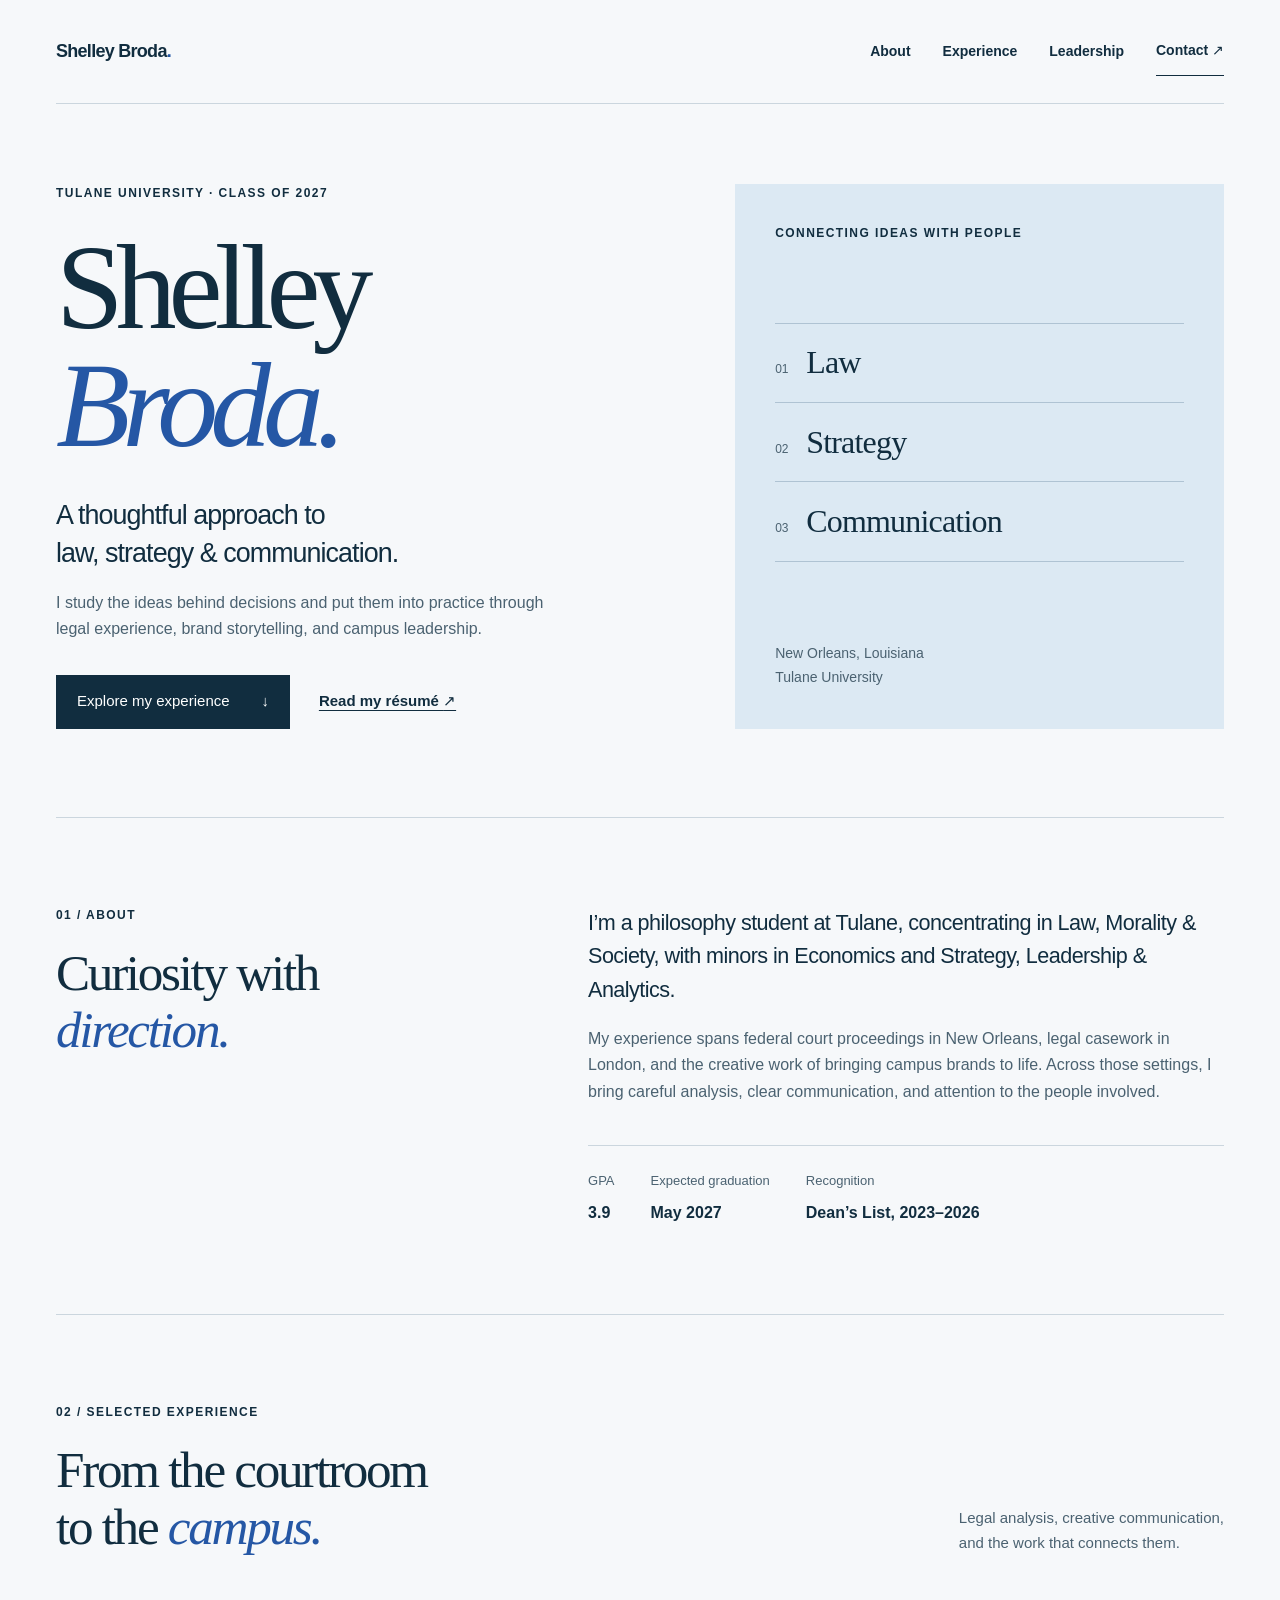
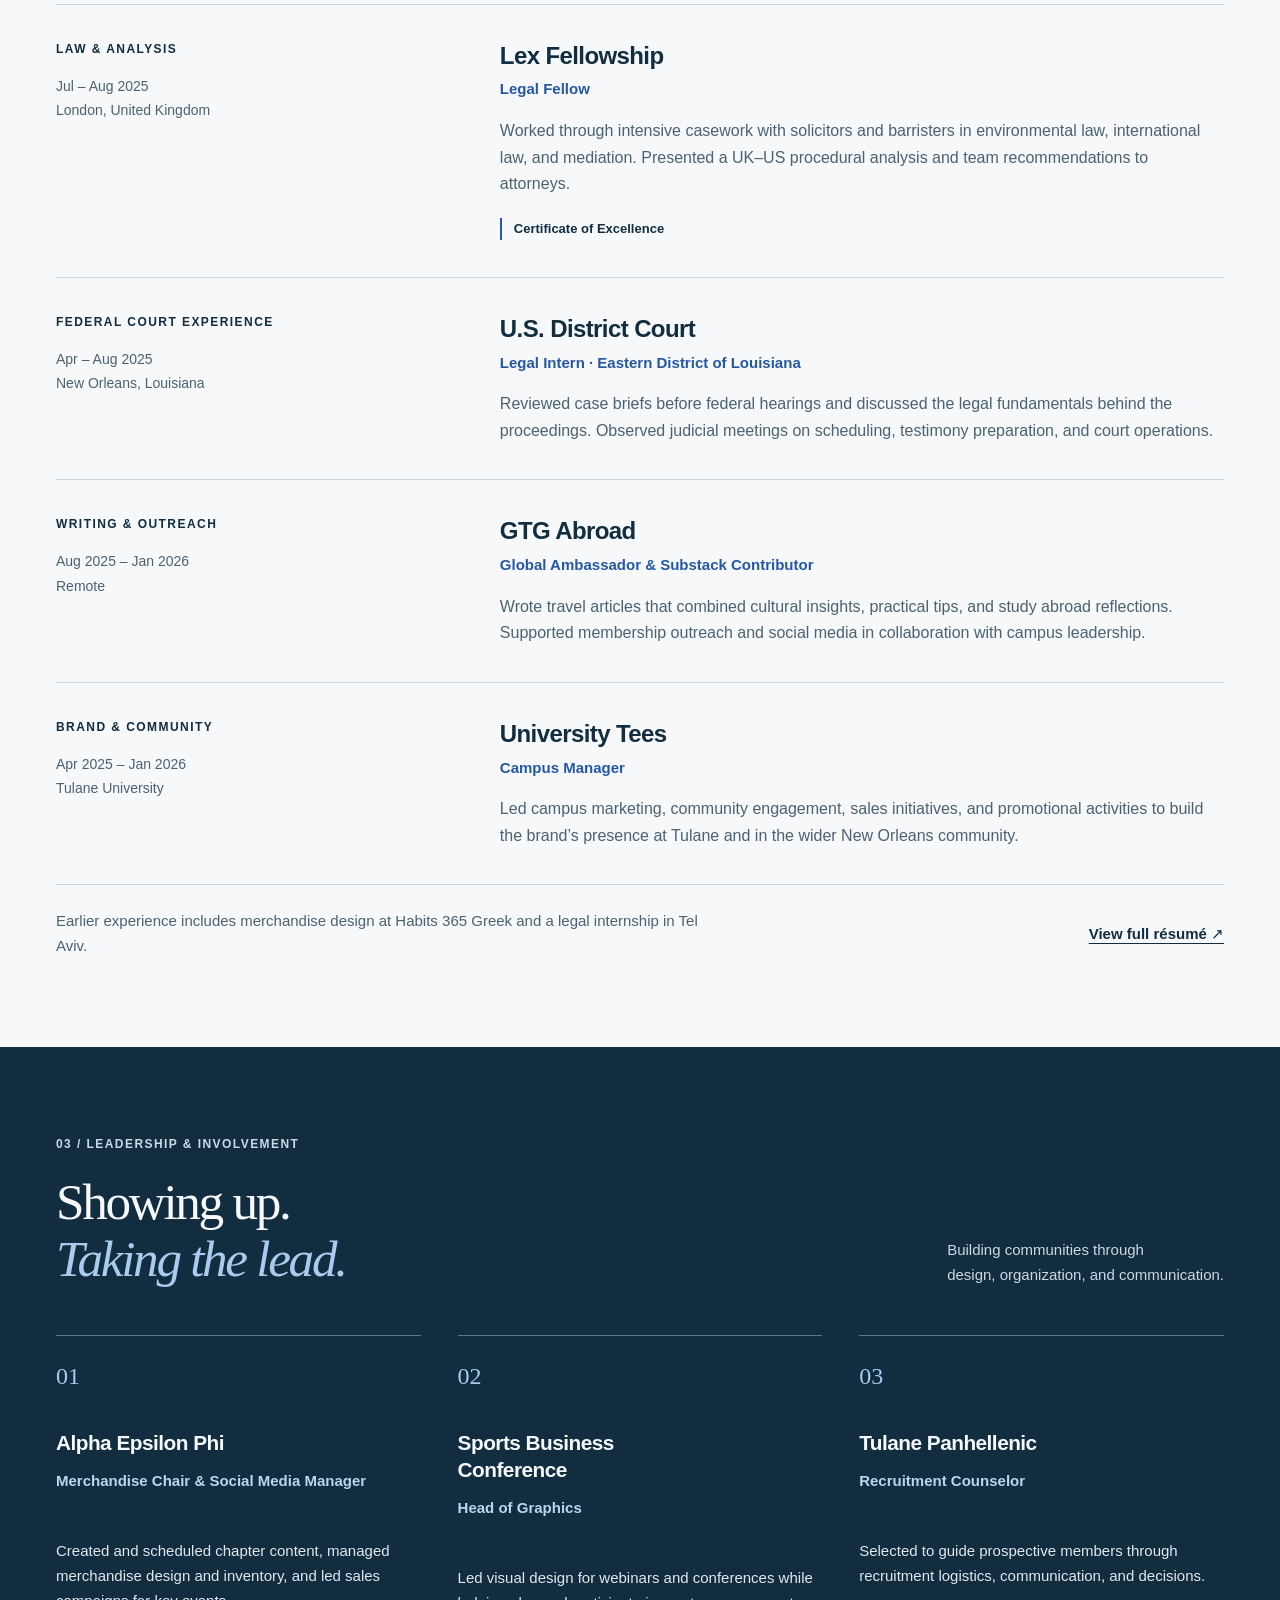
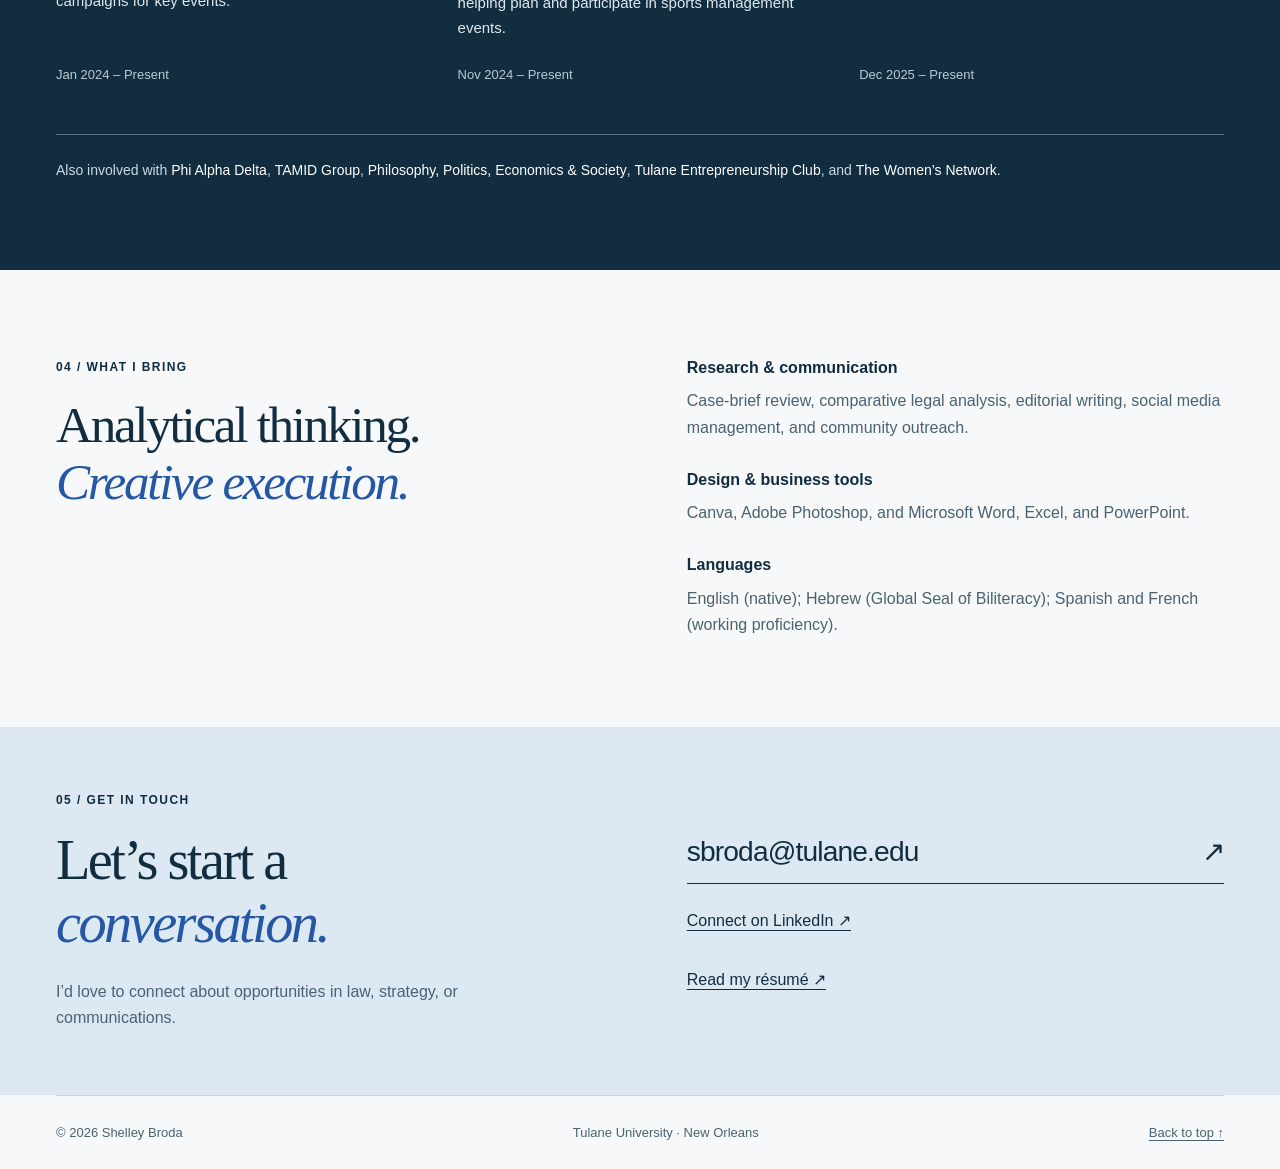
==== index.html @ 045e20fd "Build responsive portfolio and full resume from verified experience" ====
<!doctype html>
<html lang="en">
<head>
  <meta charset="utf-8">
  <meta name="viewport" content="width=device-width, initial-scale=1">
  <meta name="description" content="Shelley Broda is a Tulane University philosophy student with experience in law, brand communications, and campus leadership. Explore her experience and get in touch.">
  <meta name="theme-color" content="#112d3f">
  <meta property="og:title" content="Shelley Broda | Law, Strategy & Communication">
  <meta property="og:description" content="A thoughtful approach to law, strategy, and communication. Explore my experience at Tulane and beyond.">
  <meta property="og:type" content="website">
  <title>Shelley Broda | Law, Strategy & Communication</title>
  <link rel="icon" type="image/svg+xml" href="data:image/svg+xml,%3Csvg xmlns='http://www.w3.org/2000/svg' viewBox='0 0 64 64'%3E%3Crect width='64' height='64' rx='12' fill='%23112d3f'/%3E%3Ctext x='32' y='43' text-anchor='middle' font-family='Georgia,serif' font-size='34' fill='%23ffffff'%3ESB%3C/text%3E%3C/svg%3E">
  <link rel="stylesheet" href="styles.css">
</head>
<body>
  <a class="skip-link" href="#main">Skip to content</a>
  <header class="site-header wrap">
    <a class="wordmark" href="#top" aria-label="Shelley Broda, home">Shelley Broda<span aria-hidden="true">.</span></a>
    <nav aria-label="Main navigation">
      <a href="#about">About</a>
      <a href="#experience">Experience</a>
      <a href="#leadership">Leadership</a>
      <a href="#contact">Contact <span aria-hidden="true">↗</span></a>
    </nav>
  </header>
  <main id="main">
    <section class="hero wrap" id="top" aria-labelledby="hero-title">
      <div class="hero-copy">
        <p class="eyebrow">Tulane University · Class of 2027</p>
        <h1 id="hero-title">Shelley<br><em>Broda.</em></h1>
        <p class="hero-intro">A thoughtful approach to<br>law, strategy &amp; communication.</p>
        <p class="hero-description">I study the ideas behind decisions and put them into practice through legal experience, brand storytelling, and campus leadership.</p>
        <div class="hero-actions"><a class="button" href="#experience">Explore my experience <span aria-hidden="true">↓</span></a><a class="text-link" href="resume.html">Read my résumé <span aria-hidden="true">↗</span></a></div>
      </div>
      <aside class="perspective" aria-label="Areas of experience">
        <span class="eyebrow">Connecting ideas with people</span>
        <ol><li><span>01</span> Law</li><li><span>02</span> Strategy</li><li><span>03</span> Communication</li></ol>
        <p>New Orleans, Louisiana<br>Tulane University</p>
      </aside>
    </section>
    <section class="about section wrap" id="about" aria-labelledby="about-title">
      <div class="section-heading"><p class="eyebrow">01 / About</p><h2 id="about-title">Curiosity with<br><em>direction.</em></h2></div>
      <div class="about-copy"><p class="large-copy">I’m a philosophy student at Tulane, concentrating in Law, Morality &amp; Society, with minors in Economics and Strategy, Leadership &amp; Analytics.</p><p>My experience spans federal court proceedings in New Orleans, legal casework in London, and the creative work of bringing campus brands to life. Across those settings, I bring careful analysis, clear communication, and attention to the people involved.</p><dl class="academic-facts"><div><dt>GPA</dt><dd>3.9</dd></div><div><dt>Expected graduation</dt><dd>May 2027</dd></div><div><dt>Recognition</dt><dd>Dean’s List, 2023–2026</dd></div></dl></div>
    </section>
    <section class="section experience wrap" id="experience" aria-labelledby="experience-title">
      <div class="section-top"><div><p class="eyebrow">02 / Selected experience</p><h2 id="experience-title">From the courtroom<br>to the <em>campus.</em></h2></div><p class="section-note">Legal analysis, creative communication,<br>and the work that connects them.</p></div>
      <article class="experience-row"><div class="experience-meta"><p class="eyebrow">Law &amp; analysis</p><p>Jul – Aug 2025<br>London, United Kingdom</p></div><div><h3>Lex Fellowship</h3><p class="role">Legal Fellow</p><p>Worked through intensive casework with solicitors and barristers in environmental law, international law, and mediation. Presented a UK–US procedural analysis and team recommendations to attorneys.</p><span class="recognition">Certificate of Excellence</span></div></article>
      <article class="experience-row"><div class="experience-meta"><p class="eyebrow">Federal court experience</p><p>Apr – Aug 2025<br>New Orleans, Louisiana</p></div><div><h3>U.S. District Court</h3><p class="role">Legal Intern · Eastern District of Louisiana</p><p>Reviewed case briefs before federal hearings and discussed the legal fundamentals behind the proceedings. Observed judicial meetings on scheduling, testimony preparation, and court operations.</p></div></article>
      <article class="experience-row"><div class="experience-meta"><p class="eyebrow">Writing &amp; outreach</p><p>Aug 2025 – Jan 2026<br>Remote</p></div><div><h3>GTG Abroad</h3><p class="role">Global Ambassador &amp; Substack Contributor</p><p>Wrote travel articles that combined cultural insights, practical tips, and study abroad reflections. Supported membership outreach and social media in collaboration with campus leadership.</p></div></article>
      <article class="experience-row"><div class="experience-meta"><p class="eyebrow">Brand &amp; community</p><p>Apr 2025 – Jan 2026<br>Tulane University</p></div><div><h3>University Tees</h3><p class="role">Campus Manager</p><p>Led campus marketing, community engagement, sales initiatives, and promotional activities to build the brand’s presence at Tulane and in the wider New Orleans community.</p></div></article>
      <div class="experience-bottom"><p>Earlier experience includes merchandise design at Habits 365 Greek and a legal internship in Tel Aviv.</p><a class="text-link" href="resume.html">View full résumé <span aria-hidden="true">↗</span></a></div>
    </section>
    <section class="leadership-band" id="leadership" aria-labelledby="leadership-title"><div class="wrap section">
      <div class="section-top"><div><p class="eyebrow">03 / Leadership &amp; involvement</p><h2 id="leadership-title">Showing up.<br><em>Taking the lead.</em></h2></div><p class="section-note">Building communities through<br>design, organization, and communication.</p></div>
      <div class="leadership-grid">
        <article><p class="card-index">01</p><h3>Alpha Epsilon Phi</h3><p class="role">Merchandise Chair &amp; Social Media Manager</p><p>Created and scheduled chapter content, managed merchandise design and inventory, and led sales campaigns for key events.</p><p class="date">Jan 2024 – Present</p></article>
        <article><p class="card-index">02</p><h3>Sports Business Conference</h3><p class="role">Head of Graphics</p><p>Led visual design for webinars and conferences while helping plan and participate in sports management events.</p><p class="date">Nov 2024 – Present</p></article>
        <article><p class="card-index">03</p><h3>Tulane Panhellenic</h3><p class="role">Recruitment Counselor</p><p>Selected to guide prospective members through recruitment logistics, communication, and decisions.</p><p class="date">Dec 2025 – Present</p></article>
      </div>
      <p class="community-note">Also involved with <strong>Phi Alpha Delta</strong>, <strong>TAMID Group</strong>, <strong>Philosophy, Politics, Economics &amp; Society</strong>, <strong>Tulane Entrepreneurship Club</strong>, and <strong>The Women’s Network</strong>.</p>
    </div></section>
    <section class="section capabilities wrap" aria-labelledby="skills-title"><div class="section-heading"><p class="eyebrow">04 / What I bring</p><h2 id="skills-title">Analytical thinking.<br><em>Creative execution.</em></h2></div><div class="skill-groups"><div><h3>Research &amp; communication</h3><p>Case-brief review, comparative legal analysis, editorial writing, social media management, and community outreach.</p></div><div><h3>Design &amp; business tools</h3><p>Canva, Adobe Photoshop, and Microsoft Word, Excel, and PowerPoint.</p></div><div><h3>Languages</h3><p>English (native); Hebrew (Global Seal of Biliteracy); Spanish and French (working proficiency).</p></div></div></section>
    <section class="contact-band" id="contact" aria-labelledby="contact-title"><div class="wrap contact-inner"><div><p class="eyebrow">05 / Get in touch</p><h2 id="contact-title">Let’s start a<br><em>conversation.</em></h2><p>I’d love to connect about opportunities in law, strategy, or communications.</p></div><div class="contact-links"><a class="email-link" href="mailto:sbroda@tulane.edu">sbroda@tulane.edu <span aria-hidden="true">↗</span></a><a href="https://www.linkedin.com/in/shelley-broda-ba2a9621a/">Connect on LinkedIn <span aria-hidden="true">↗</span></a><a href="resume.html">Read my résumé <span aria-hidden="true">↗</span></a></div></div></section>
  </main>
  <footer class="wrap site-footer"><p>© 2026 Shelley Broda</p><p>Tulane University · New Orleans</p><a href="#top">Back to top ↑</a></footer>
</body>
</html>
---- styles.css ----
/* A static, accessible portfolio. No framework or JavaScript is required. */
:root{color-scheme:light;--paper:#f6f8fa;--ink:#112d3f;--muted:#4b6271;--accent:#2557a5;--line:#cbd6de;--blue:#dce9f3;--serif:Georgia,'Times New Roman',serif;--sans:Inter,-apple-system,BlinkMacSystemFont,'Segoe UI',sans-serif}
*{box-sizing:border-box}
html{scroll-behavior:smooth;scroll-padding-top:2rem}
body{margin:0;background:var(--paper);color:var(--ink);font-family:var(--sans);font-size:1rem;line-height:1.65;-webkit-font-smoothing:antialiased}
::selection{background:#c5dbf3;color:var(--ink)}
a{color:inherit;text-underline-offset:.25em}
a:hover{color:var(--accent)}
a:focus-visible,button:focus-visible{outline:3px solid var(--accent);outline-offset:6px;border-radius:2px}
p,h1,h2,h3,figure{margin:0}
p+p{margin-top:1.25rem}
img{display:block;max-width:100%;height:auto}
.wrap{width:min(100% - 7rem,1240px);margin-inline:auto}
.skip-link{position:fixed;z-index:10;top:1rem;left:1rem;transform:translateY(-200%);padding:.7rem 1rem;background:var(--ink);color:white}
.skip-link:focus{transform:none;color:white}
.site-header{display:flex;justify-content:space-between;align-items:center;gap:2rem;min-height:104px;border-bottom:1px solid var(--line)}
.wordmark{font-size:1.125rem;letter-spacing:-.04em;font-weight:650;text-decoration:none}
.wordmark span{color:var(--accent)}
nav{display:flex;align-items:center;gap:2rem;flex-wrap:wrap}
nav a{font-size:.875rem;font-weight:550;text-decoration:none;padding:.75rem 0}
nav a:last-child{border-bottom:1px solid currentColor}
.hero{display:grid;grid-template-columns:1.1fr .9fr;gap:7%;align-items:center;padding-block:5rem 5.5rem}
.eyebrow{font-size:.75rem;font-weight:650;letter-spacing:.12em;text-transform:uppercase;line-height:1.5}
.hero h1{font-family:var(--serif);font-size:clamp(5rem,9.5vw,9rem);font-weight:400;letter-spacing:-.065em;line-height:.97;margin:1.7rem 0 2rem}
em{font-weight:400}
.hero h1 em{color:var(--accent)}
.hero-intro{font-size:clamp(1.35rem,2.1vw,1.85rem);line-height:1.4;letter-spacing:-.035em}
.hero-description{color:var(--muted);max-width:32rem;margin-top:1.1rem}
.hero-actions{display:flex;gap:1.8rem;align-items:center;flex-wrap:wrap;margin-top:2rem}
.button{display:inline-flex;gap:2rem;justify-content:space-between;align-items:center;background:var(--ink);color:#fff;text-decoration:none;padding:.85rem 1.25rem;min-height:48px;font-size:.9375rem;border:1px solid var(--ink)}
.button:hover{color:white;background:var(--accent);border-color:var(--accent)}
.text-link{font-size:.9375rem;font-weight:550;padding:.6rem 0}
.perspective{background:var(--blue);padding:2.5rem;align-self:stretch;display:flex;flex-direction:column;justify-content:space-between;min-height:30rem}
.perspective ol{list-style:none;padding:0;margin:3rem 0;font-family:var(--serif);font-size:clamp(1.5rem,2.5vw,2.2rem);letter-spacing:-.025em}
.perspective li{border-top:1px solid #afc3d3;padding:.8rem 0;display:flex;align-items:baseline;gap:1.1rem}
.perspective li:last-child{border-bottom:1px solid #afc3d3}
.perspective li span{font-family:var(--sans);font-size:.75rem;letter-spacing:0;color:var(--muted)}
.perspective p{font-size:.875rem;color:var(--muted)}
.section{padding-block:5.5rem;border-top:1px solid var(--line)}
.about{display:grid;grid-template-columns:1fr 1.45fr;gap:8%}
.section-heading h2,h2{font-family:var(--serif);font-size:clamp(2.5rem,4vw,3.9rem);font-weight:400;letter-spacing:-.045em;line-height:1.12;margin-top:1.25rem}
h2 em{color:var(--accent)}
.about-copy{color:var(--muted)}
.large-copy{font-size:1.35rem;line-height:1.55;letter-spacing:-.025em;color:var(--ink)}
.academic-facts{display:flex;gap:2.25rem;flex-wrap:wrap;border-top:1px solid var(--line);margin:2.5rem 0 0;padding-top:1.5rem}
dt{font-size:.8125rem;color:var(--muted)}
dd{margin:.5rem 0 0;font-size:1rem;font-weight:600;color:var(--ink)}
.site-footer{padding-block:1.6rem;border-top:1px solid var(--line);display:flex;justify-content:space-between;gap:1rem;flex-wrap:wrap;font-size:.8125rem;color:var(--muted)}
.site-footer p+p{margin:0}
.section-top{display:flex;justify-content:space-between;align-items:flex-end;gap:2rem;margin-bottom:3rem}
.section-note{color:var(--muted);font-size:.9375rem}
.experience-row{display:grid;grid-template-columns:1fr 2fr;gap:7%;padding-block:2.2rem;border-top:1px solid var(--line)}
.experience-meta>p+p{font-size:.875rem;color:var(--muted);margin-top:1rem;line-height:1.75}
h3{font-size:1.5rem;line-height:1.3;letter-spacing:-.025em;font-weight:600}
.role{font-size:.9375rem;font-weight:550;margin-top:.4rem;color:var(--accent)}
.experience-row .role+p{color:var(--muted);max-width:45rem;margin-top:1rem}
.recognition{display:inline-block;font-size:.8125rem;font-weight:600;border-left:2px solid var(--accent);padding-left:.75rem;margin-top:1.3rem}
.experience-bottom{display:flex;gap:2rem;align-items:center;justify-content:space-between;border-top:1px solid var(--line);padding-top:1.5rem}
.experience-bottom p{color:var(--muted);font-size:.9375rem;max-width:42rem}
.experience-bottom a{flex-shrink:0}
.leadership-band{background:var(--ink);color:#f6f8fa}
.leadership-band .section{border:0}
.leadership-band h2 em{color:#a9cbee}
.leadership-band .section-note,.leadership-band .eyebrow{color:#cad9e5}
.leadership-grid{display:grid;grid-template-columns:repeat(3,1fr);gap:2.3rem}
.leadership-grid article{display:flex;flex-direction:column;align-items:flex-start;border-top:1px solid #5d7484;padding-top:1.3rem}
.card-index{color:#a9cbee;font-family:var(--serif);font-size:1.5rem;margin-bottom:2rem}
.leadership-grid h3{font-size:1.3rem;max-width:15rem}
.leadership-grid .role{color:#bbd5ef;min-height:3.4rem;margin-top:.8rem}
.leadership-grid .role+p{color:#e0e8ee;font-size:.9375rem;margin-top:1rem}
.leadership-grid .date{font-size:.8125rem;color:#bbcad5;margin-top:auto;padding-top:1.5rem}
.community-note{border-top:1px solid #5d7484;margin-top:3rem;padding-top:1.5rem;color:#cad9e5;font-size:.875rem;max-width:100%}
.community-note strong{font-weight:500;color:#fff}
.capabilities{display:grid;grid-template-columns:1fr 1fr;gap:8%;border-top:0}
.skill-groups{display:grid;gap:1.8rem}
.skill-groups h3{font-size:1rem;letter-spacing:0}
.skill-groups p{color:var(--muted);margin-top:.6rem}
.contact-band{background:var(--blue)}
.contact-inner{display:grid;grid-template-columns:1fr 1fr;align-items:center;gap:8%;padding-block:4rem}
.contact-inner h2{font-size:clamp(2.8rem,4.4vw,4.1rem)}
.contact-inner h2+p{color:var(--muted);max-width:27rem;margin-top:1.5rem}
.contact-links{display:flex;align-items:flex-start;flex-direction:column;gap:1rem;min-width:0}
.contact-links a{padding-block:.5rem}
.email-link{display:flex;justify-content:space-between;gap:1rem;width:100%;font-size:clamp(1.1rem,2.2vw,1.8rem);letter-spacing:-.03em;text-decoration:none;border-bottom:1px solid var(--ink);overflow-wrap:anywhere}
.portrait{width:100%;aspect-ratio:4/5;object-fit:cover;object-position:center 30%}
.portrait-caption{display:flex;justify-content:space-between;gap:1rem;padding-top:.85rem;font-size:.8125rem;color:var(--muted)}
.resume{max-width:850px;padding-block:3rem}
.resume h1{font-family:var(--serif);font-size:3.5rem;line-height:1.1;font-weight:400;letter-spacing:-.04em}
.resume h2{font-family:var(--sans);font-size:.875rem;letter-spacing:.1em;text-transform:uppercase;font-weight:700;border-bottom:1px solid var(--line);padding-bottom:.65rem;margin:2.5rem 0 1.2rem}
.resume h3{font-size:1.05rem}
.resume-item{margin-bottom:1.5rem;break-inside:avoid}
.resume-item .role{font-size:.9rem}
.resume-item .date{font-size:.8125rem;color:var(--muted);margin-top:.35rem}
.resume-item ul{padding-left:1.25rem;margin-top:.6rem}
.resume-item li+li{margin-top:.4rem}
.resume-contact{display:flex;flex-wrap:wrap;gap:1rem;margin-top:1rem}
.resume-intro{color:var(--muted);font-size:.875rem;margin-top:1rem}
@media(max-width:900px){.leadership-grid{gap:1.5rem}.section-note br{display:none}.contact-inner{gap:5%}.section-note{max-width:15rem}}
@media(max-width:650px){.site-header{flex-direction:column;gap:.4rem}.site-header nav{justify-content:flex-start;gap:1.2rem;width:100%}.section-top{display:block}.section-note{margin-top:1.5rem;max-width:none}.experience-row{grid-template-columns:1fr;gap:1.1rem;padding-block:1.8rem}.experience-meta{display:flex;gap:1rem;justify-content:space-between}.experience-meta>p+p{margin:0;text-align:right;font-size:.8125rem}.experience-meta .eyebrow{font-size:.6875rem;max-width:8rem}.experience-bottom{align-items:flex-start;flex-direction:column;gap:.7rem}.leadership-grid{grid-template-columns:1fr;gap:2rem}.leadership-grid .role{min-height:0}.leadership-grid h3{max-width:none}.card-index{margin-bottom:1.1rem}.community-note{margin-top:2rem}.capabilities{grid-template-columns:1fr;gap:2rem}.contact-inner{grid-template-columns:1fr;gap:2rem;padding-block:3rem}.contact-links{gap:.5rem}.email-link{font-size:1.35rem}.resume h1{font-size:2.8rem}.resume{padding-top:2rem}}
@media(min-width:1500px){.hero{padding-block:6rem}}
@media(max-width:900px){.wrap{width:calc(100% - 3.5rem)}.site-header{min-height:88px}.hero{gap:5%;padding-block:3.5rem}.perspective{padding:1.7rem;min-height:25rem}.hero h1{font-size:6rem}nav{gap:1.25rem}.about{gap:6%;grid-template-columns:1fr 1.4fr}}
@media(max-width:650px){.wrap{width:calc(100% - 2.5rem)}.site-header{align-items:flex-start;gap:1rem;padding-block:1.2rem;min-height:0}.wordmark{padding-top:.45rem;white-space:nowrap}nav{gap:.75rem;justify-content:flex-end}nav a{font-size:.8125rem}.hero{grid-template-columns:1fr;padding-block:3rem;gap:2.5rem}.hero h1{font-size:clamp(4.7rem,20vw,7.5rem);margin-block:1.5rem}.hero-intro{font-size:1.45rem}.perspective{min-height:0;padding:1.5rem}.perspective ol{margin-block:1.5rem;font-size:1.7rem}.perspective li{padding:.65rem 0}.perspective p{display:none}.section{padding-block:3.5rem}.about{grid-template-columns:1fr;gap:2rem}.large-copy{font-size:1.2rem}.academic-facts{gap:1.5rem}.site-footer{font-size:.8125rem}.hero-actions{gap:1.25rem}}
@media(prefers-reduced-motion:reduce){html{scroll-behavior:auto}}
@media print{body{background:white;font-size:11pt}.wrap{width:100%}nav,.skip-link,.hero-actions{display:none}.site-header{min-height:0;padding-bottom:1rem}.hero{padding-block:2rem;gap:2rem}.hero h1{font-size:4rem}.perspective{min-height:0;padding:1rem}.section{padding-block:2rem}h2{font-size:2rem}a{color:inherit}.site-footer{margin-top:2rem}}
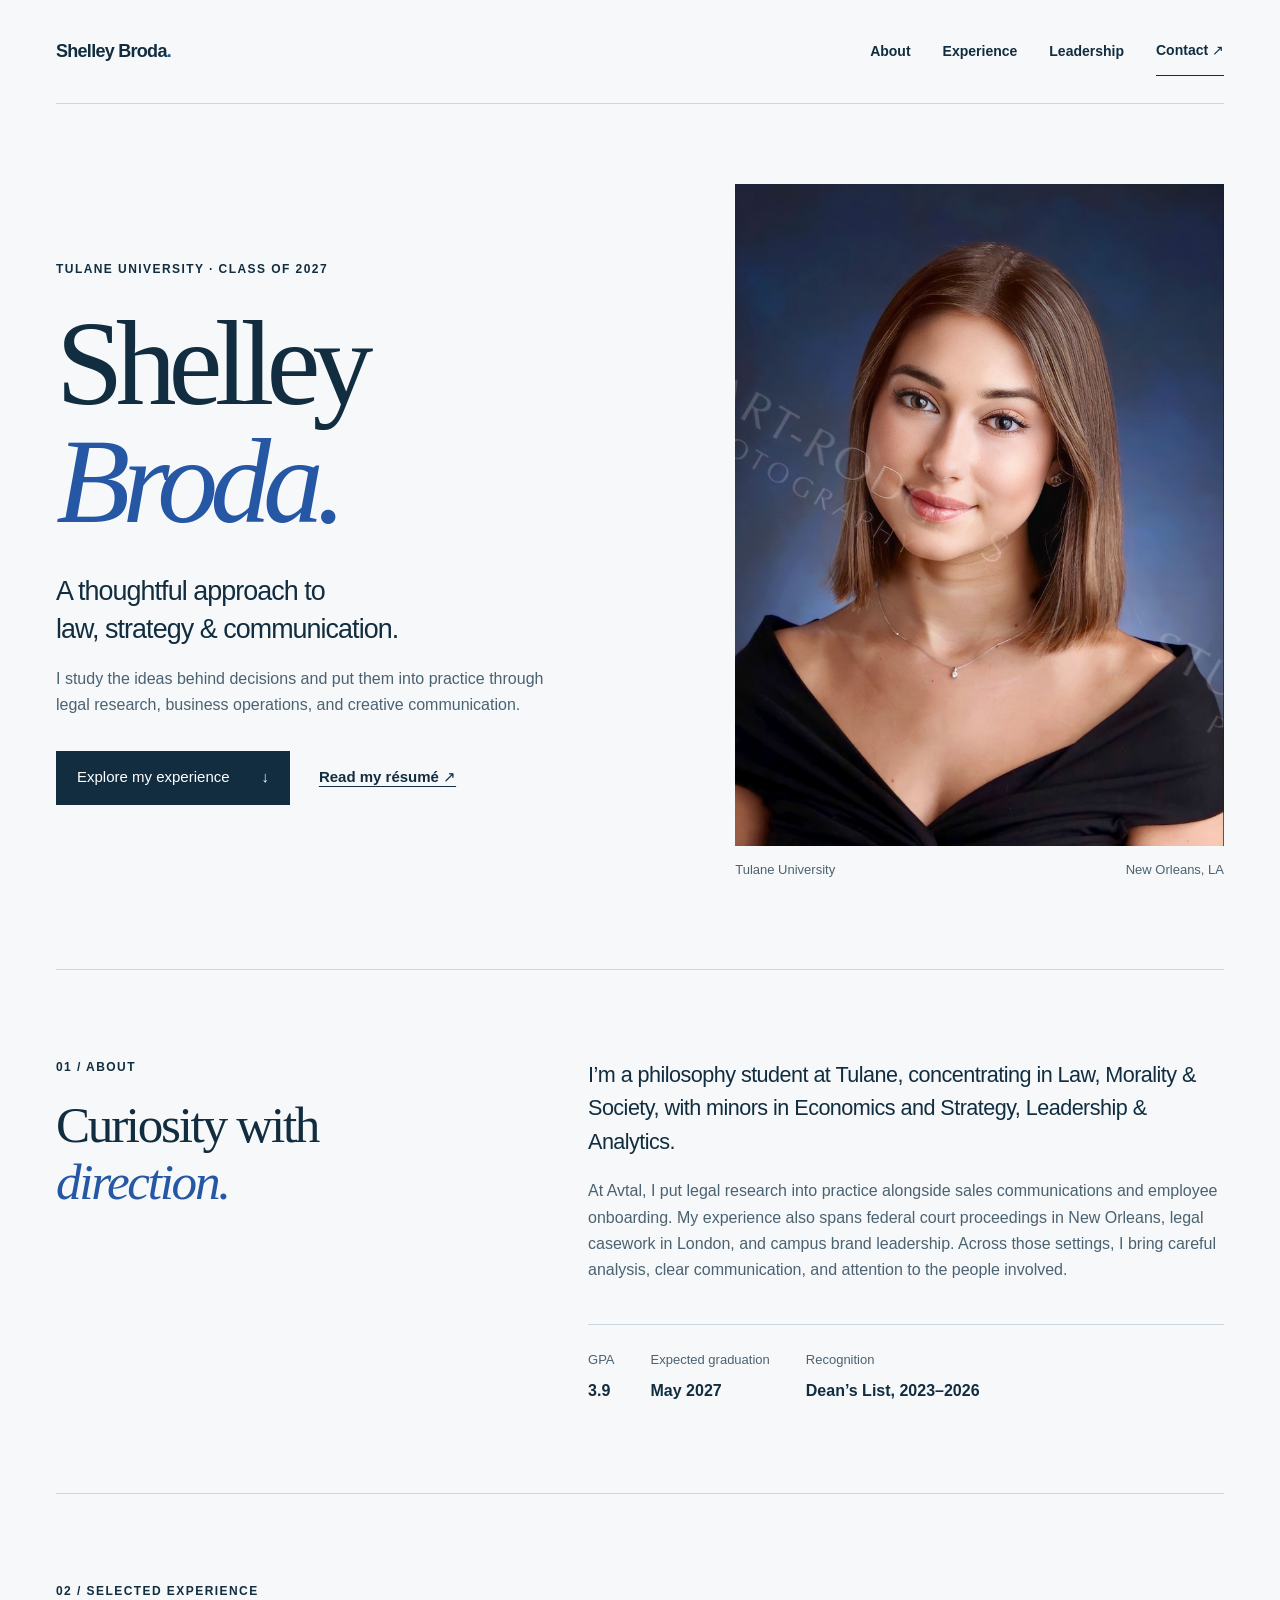
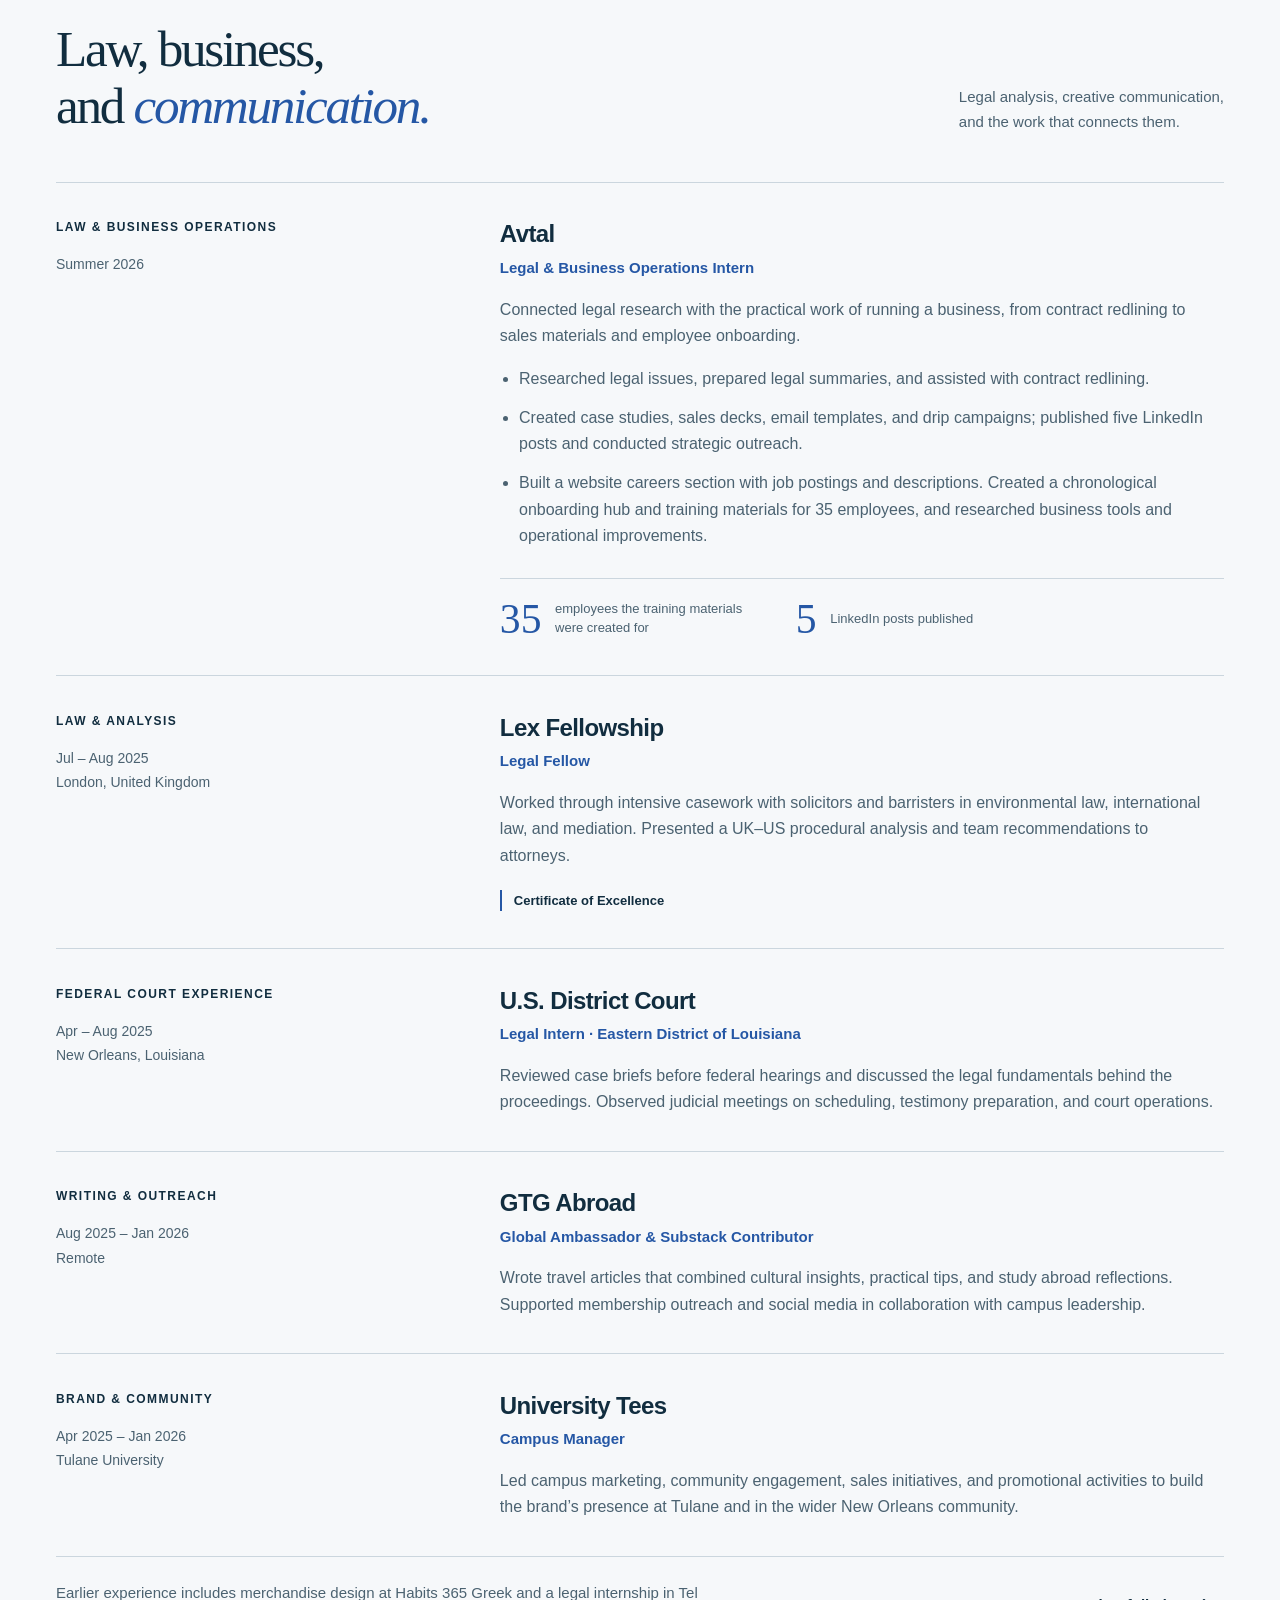
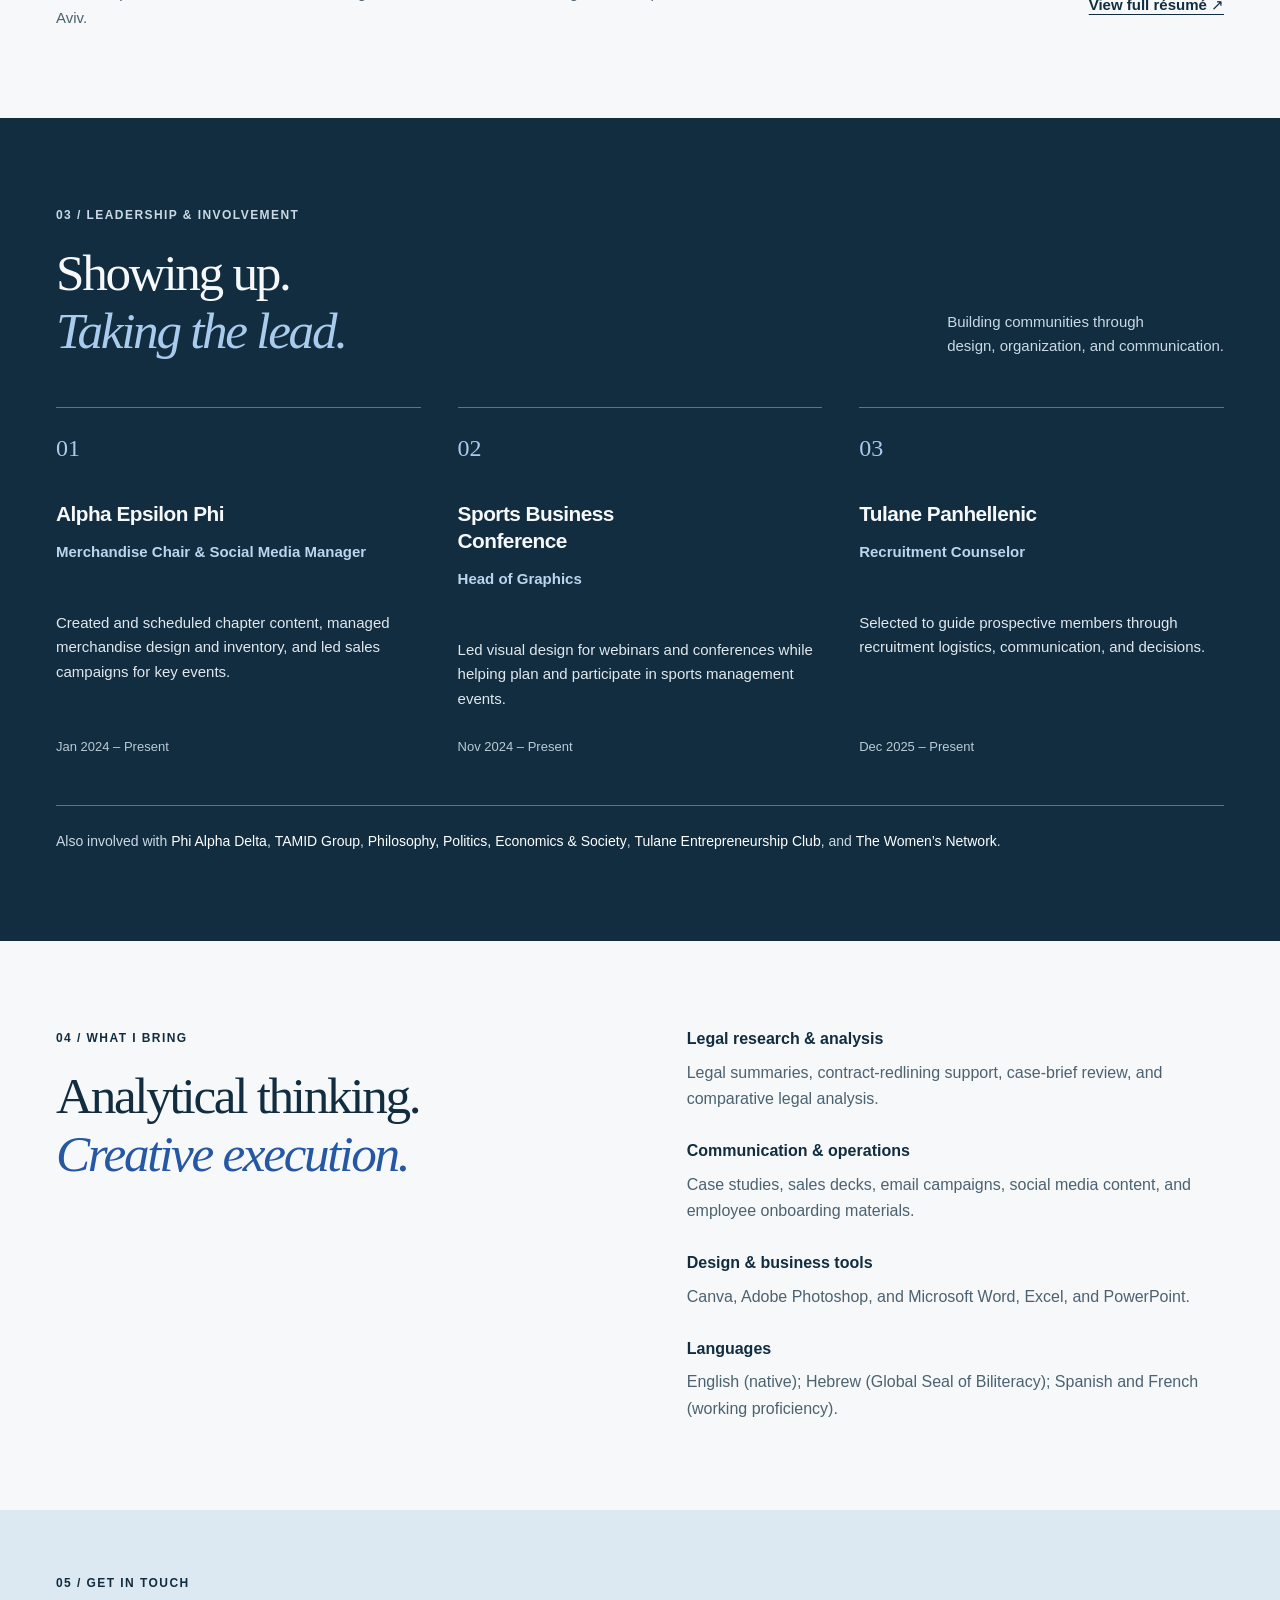
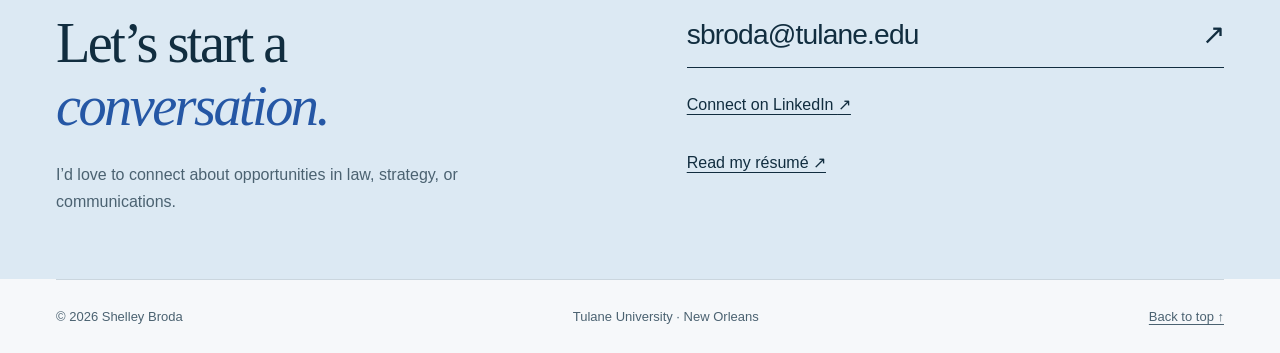
==== commit 68e8e670: "Add Avtal internship, integrate portrait, and refine accessible presentation" ====
--- a/index.html
+++ b/index.html
@@ -3,7 +3,7 @@
 <head>
   <meta charset="utf-8">
   <meta name="viewport" content="width=device-width, initial-scale=1">
-  <meta name="description" content="Shelley Broda is a Tulane University philosophy student with experience in law, brand communications, and campus leadership. Explore her experience and get in touch.">
+  <meta name="description" content="Shelley Broda is a Tulane University philosophy student with experience in legal research, business operations, and communications. Explore her work at Avtal and beyond.">
   <meta name="theme-color" content="#112d3f">
   <meta property="og:title" content="Shelley Broda | Law, Strategy & Communication">
   <meta property="og:description" content="A thoughtful approach to law, strategy, and communication. Explore my experience at Tulane and beyond.">
@@ -29,21 +29,21 @@
         <p class="eyebrow">Tulane University · Class of 2027</p>
         <h1 id="hero-title">Shelley<br><em>Broda.</em></h1>
         <p class="hero-intro">A thoughtful approach to<br>law, strategy &amp; communication.</p>
-        <p class="hero-description">I study the ideas behind decisions and put them into practice through legal experience, brand storytelling, and campus leadership.</p>
+        <p class="hero-description">I study the ideas behind decisions and put them into practice through legal research, business operations, and creative communication.</p>
         <div class="hero-actions"><a class="button" href="#experience">Explore my experience <span aria-hidden="true">↓</span></a><a class="text-link" href="resume.html">Read my résumé <span aria-hidden="true">↗</span></a></div>
       </div>
-      <aside class="perspective" aria-label="Areas of experience">
-        <span class="eyebrow">Connecting ideas with people</span>
-        <ol><li><span>01</span> Law</li><li><span>02</span> Strategy</li><li><span>03</span> Communication</li></ol>
-        <p>New Orleans, Louisiana<br>Tulane University</p>
-      </aside>
+      <figure class="hero-portrait">
+        <img class="portrait" src="assets/shelley-broda.png" width="763" height="1033" alt="Portrait of Shelley Broda" fetchpriority="high">
+        <figcaption class="portrait-caption"><span>Tulane University</span><span>New Orleans, LA</span></figcaption>
+      </figure>
     </section>
     <section class="about section wrap" id="about" aria-labelledby="about-title">
       <div class="section-heading"><p class="eyebrow">01 / About</p><h2 id="about-title">Curiosity with<br><em>direction.</em></h2></div>
-      <div class="about-copy"><p class="large-copy">I’m a philosophy student at Tulane, concentrating in Law, Morality &amp; Society, with minors in Economics and Strategy, Leadership &amp; Analytics.</p><p>My experience spans federal court proceedings in New Orleans, legal casework in London, and the creative work of bringing campus brands to life. Across those settings, I bring careful analysis, clear communication, and attention to the people involved.</p><dl class="academic-facts"><div><dt>GPA</dt><dd>3.9</dd></div><div><dt>Expected graduation</dt><dd>May 2027</dd></div><div><dt>Recognition</dt><dd>Dean’s List, 2023–2026</dd></div></dl></div>
+      <div class="about-copy"><p class="large-copy">I’m a philosophy student at Tulane, concentrating in Law, Morality &amp; Society, with minors in Economics and Strategy, Leadership &amp; Analytics.</p><p>At Avtal, I put legal research into practice alongside sales communications and employee onboarding. My experience also spans federal court proceedings in New Orleans, legal casework in London, and campus brand leadership. Across those settings, I bring careful analysis, clear communication, and attention to the people involved.</p><dl class="academic-facts"><div><dt>GPA</dt><dd>3.9</dd></div><div><dt>Expected graduation</dt><dd>May 2027</dd></div><div><dt>Recognition</dt><dd>Dean’s List, 2023–2026</dd></div></dl></div>
     </section>
     <section class="section experience wrap" id="experience" aria-labelledby="experience-title">
-      <div class="section-top"><div><p class="eyebrow">02 / Selected experience</p><h2 id="experience-title">From the courtroom<br>to the <em>campus.</em></h2></div><p class="section-note">Legal analysis, creative communication,<br>and the work that connects them.</p></div>
+      <div class="section-top"><div><p class="eyebrow">02 / Selected experience</p><h2 id="experience-title">Law, business,<br>and <em>communication.</em></h2></div><p class="section-note">Legal analysis, creative communication,<br>and the work that connects them.</p></div>
+      <article class="experience-row avtal"><div class="experience-meta"><p class="eyebrow">Law &amp; business operations</p><p>Summer 2026</p></div><div><h3>Avtal</h3><p class="role">Legal &amp; Business Operations Intern</p><p>Connected legal research with the practical work of running a business, from contract redlining to sales materials and employee onboarding.</p><ul class="work-highlights"><li>Researched legal issues, prepared legal summaries, and assisted with contract redlining.</li><li>Created case studies, sales decks, email templates, and drip campaigns; published five LinkedIn posts and conducted strategic outreach.</li><li>Built a website careers section with job postings and descriptions. Created a chronological onboarding hub and training materials for 35 employees, and researched business tools and operational improvements.</li></ul><div class="avtal-facts"><div><strong>35</strong><span>employees the training materials were created for</span></div><div><strong>5</strong><span>LinkedIn posts published</span></div></div></div></article>
       <article class="experience-row"><div class="experience-meta"><p class="eyebrow">Law &amp; analysis</p><p>Jul – Aug 2025<br>London, United Kingdom</p></div><div><h3>Lex Fellowship</h3><p class="role">Legal Fellow</p><p>Worked through intensive casework with solicitors and barristers in environmental law, international law, and mediation. Presented a UK–US procedural analysis and team recommendations to attorneys.</p><span class="recognition">Certificate of Excellence</span></div></article>
       <article class="experience-row"><div class="experience-meta"><p class="eyebrow">Federal court experience</p><p>Apr – Aug 2025<br>New Orleans, Louisiana</p></div><div><h3>U.S. District Court</h3><p class="role">Legal Intern · Eastern District of Louisiana</p><p>Reviewed case briefs before federal hearings and discussed the legal fundamentals behind the proceedings. Observed judicial meetings on scheduling, testimony preparation, and court operations.</p></div></article>
       <article class="experience-row"><div class="experience-meta"><p class="eyebrow">Writing &amp; outreach</p><p>Aug 2025 – Jan 2026<br>Remote</p></div><div><h3>GTG Abroad</h3><p class="role">Global Ambassador &amp; Substack Contributor</p><p>Wrote travel articles that combined cultural insights, practical tips, and study abroad reflections. Supported membership outreach and social media in collaboration with campus leadership.</p></div></article>
@@ -59,8 +59,8 @@
       </div>
       <p class="community-note">Also involved with <strong>Phi Alpha Delta</strong>, <strong>TAMID Group</strong>, <strong>Philosophy, Politics, Economics &amp; Society</strong>, <strong>Tulane Entrepreneurship Club</strong>, and <strong>The Women’s Network</strong>.</p>
     </div></section>
-    <section class="section capabilities wrap" aria-labelledby="skills-title"><div class="section-heading"><p class="eyebrow">04 / What I bring</p><h2 id="skills-title">Analytical thinking.<br><em>Creative execution.</em></h2></div><div class="skill-groups"><div><h3>Research &amp; communication</h3><p>Case-brief review, comparative legal analysis, editorial writing, social media management, and community outreach.</p></div><div><h3>Design &amp; business tools</h3><p>Canva, Adobe Photoshop, and Microsoft Word, Excel, and PowerPoint.</p></div><div><h3>Languages</h3><p>English (native); Hebrew (Global Seal of Biliteracy); Spanish and French (working proficiency).</p></div></div></section>
-    <section class="contact-band" id="contact" aria-labelledby="contact-title"><div class="wrap contact-inner"><div><p class="eyebrow">05 / Get in touch</p><h2 id="contact-title">Let’s start a<br><em>conversation.</em></h2><p>I’d love to connect about opportunities in law, strategy, or communications.</p></div><div class="contact-links"><a class="email-link" href="mailto:sbroda@tulane.edu">sbroda@tulane.edu <span aria-hidden="true">↗</span></a><a href="https://www.linkedin.com/in/shelley-broda-ba2a9621a/">Connect on LinkedIn <span aria-hidden="true">↗</span></a><a href="resume.html">Read my résumé <span aria-hidden="true">↗</span></a></div></div></section>
+    <section class="section capabilities wrap" aria-labelledby="skills-title"><div class="section-heading"><p class="eyebrow">04 / What I bring</p><h2 id="skills-title">Analytical thinking.<br><em>Creative execution.</em></h2></div><div class="skill-groups"><div><h3>Legal research &amp; analysis</h3><p>Legal summaries, contract-redlining support, case-brief review, and comparative legal analysis.</p></div><div><h3>Communication &amp; operations</h3><p>Case studies, sales decks, email campaigns, social media content, and employee onboarding materials.</p></div><div><h3>Design &amp; business tools</h3><p>Canva, Adobe Photoshop, and Microsoft Word, Excel, and PowerPoint.</p></div><div><h3>Languages</h3><p>English (native); Hebrew (Global Seal of Biliteracy); Spanish and French (working proficiency).</p></div></div></section>
+    <section class="contact-band" id="contact" aria-labelledby="contact-title"><div class="wrap contact-inner"><div><p class="eyebrow">05 / Get in touch</p><h2 id="contact-title">Let’s start a<br><em>conversation.</em></h2><p>I’d love to connect about opportunities in law, strategy, or communications.</p></div><div class="contact-links"><a class="email-link" href="mailto:sbroda@tulane.edu">sbroda@tulane.edu <span aria-hidden="true">↗</span></a><a href="https://www.linkedin.com/in/shelleybroda/">Connect on LinkedIn <span aria-hidden="true">↗</span></a><a href="resume.html">Read my résumé <span aria-hidden="true">↗</span></a></div></div></section>
   </main>
   <footer class="wrap site-footer"><p>© 2026 Shelley Broda</p><p>Tulane University · New Orleans</p><a href="#top">Back to top ↑</a></footer>
 </body>
--- a/styles.css
+++ b/styles.css
@@ -11,8 +11,8 @@
 p+p{margin-top:1.25rem}
 img{display:block;max-width:100%;height:auto}
 .wrap{width:min(100% - 7rem,1240px);margin-inline:auto}
-.skip-link{position:fixed;z-index:10;top:1rem;left:1rem;transform:translateY(-200%);padding:.7rem 1rem;background:var(--ink);color:white}
-.skip-link:focus{transform:none;color:white}
+.skip-link{position:fixed;z-index:10;top:-10rem;left:1rem;padding:.7rem 1rem;background:var(--ink);color:white}
+.skip-link:focus{top:1rem;color:white}
 .site-header{display:flex;justify-content:space-between;align-items:center;gap:2rem;min-height:104px;border-bottom:1px solid var(--line)}
 .wordmark{font-size:1.125rem;letter-spacing:-.04em;font-weight:650;text-decoration:none}
 .wordmark span{color:var(--accent)}
@@ -96,9 +96,15 @@
 .resume-contact{display:flex;flex-wrap:wrap;gap:1rem;margin-top:1rem}
 .resume-intro{color:var(--muted);font-size:.875rem;margin-top:1rem}
 @media(max-width:900px){.leadership-grid{gap:1.5rem}.section-note br{display:none}.contact-inner{gap:5%}.section-note{max-width:15rem}}
-@media(max-width:650px){.site-header{flex-direction:column;gap:.4rem}.site-header nav{justify-content:flex-start;gap:1.2rem;width:100%}.section-top{display:block}.section-note{margin-top:1.5rem;max-width:none}.experience-row{grid-template-columns:1fr;gap:1.1rem;padding-block:1.8rem}.experience-meta{display:flex;gap:1rem;justify-content:space-between}.experience-meta>p+p{margin:0;text-align:right;font-size:.8125rem}.experience-meta .eyebrow{font-size:.6875rem;max-width:8rem}.experience-bottom{align-items:flex-start;flex-direction:column;gap:.7rem}.leadership-grid{grid-template-columns:1fr;gap:2rem}.leadership-grid .role{min-height:0}.leadership-grid h3{max-width:none}.card-index{margin-bottom:1.1rem}.community-note{margin-top:2rem}.capabilities{grid-template-columns:1fr;gap:2rem}.contact-inner{grid-template-columns:1fr;gap:2rem;padding-block:3rem}.contact-links{gap:.5rem}.email-link{font-size:1.35rem}.resume h1{font-size:2.8rem}.resume{padding-top:2rem}}
+@media(max-width:650px){.site-header{flex-direction:column;gap:.4rem}.site-header nav{justify-content:flex-start;gap:1.2rem;width:100%}.section-top{display:block}.section-note{margin-top:1.5rem;max-width:none}.experience-row{grid-template-columns:1fr;gap:1.1rem;padding-block:1.8rem}.experience-meta{display:flex;gap:1rem;justify-content:space-between}.experience-meta>p+p{margin:0;text-align:right;font-size:.8125rem}.experience-meta .eyebrow{font-size:.75rem;max-width:8rem}.experience-bottom{align-items:flex-start;flex-direction:column;gap:.7rem}.leadership-grid{grid-template-columns:1fr;gap:2rem}.leadership-grid .role{min-height:0}.leadership-grid h3{max-width:none}.card-index{margin-bottom:1.1rem}.community-note{margin-top:2rem}.capabilities{grid-template-columns:1fr;gap:2rem}.contact-inner{grid-template-columns:1fr;gap:2rem;padding-block:3rem}.contact-links{gap:.5rem}.email-link{font-size:1.35rem}.resume h1{font-size:2.8rem}.resume{padding-top:2rem}}
 @media(min-width:1500px){.hero{padding-block:6rem}}
 @media(max-width:900px){.wrap{width:calc(100% - 3.5rem)}.site-header{min-height:88px}.hero{gap:5%;padding-block:3.5rem}.perspective{padding:1.7rem;min-height:25rem}.hero h1{font-size:6rem}nav{gap:1.25rem}.about{gap:6%;grid-template-columns:1fr 1.4fr}}
 @media(max-width:650px){.wrap{width:calc(100% - 2.5rem)}.site-header{align-items:flex-start;gap:1rem;padding-block:1.2rem;min-height:0}.wordmark{padding-top:.45rem;white-space:nowrap}nav{gap:.75rem;justify-content:flex-end}nav a{font-size:.8125rem}.hero{grid-template-columns:1fr;padding-block:3rem;gap:2.5rem}.hero h1{font-size:clamp(4.7rem,20vw,7.5rem);margin-block:1.5rem}.hero-intro{font-size:1.45rem}.perspective{min-height:0;padding:1.5rem}.perspective ol{margin-block:1.5rem;font-size:1.7rem}.perspective li{padding:.65rem 0}.perspective p{display:none}.section{padding-block:3.5rem}.about{grid-template-columns:1fr;gap:2rem}.large-copy{font-size:1.2rem}.academic-facts{gap:1.5rem}.site-footer{font-size:.8125rem}.hero-actions{gap:1.25rem}}
 @media(prefers-reduced-motion:reduce){html{scroll-behavior:auto}}
 @media print{body{background:white;font-size:11pt}.wrap{width:100%}nav,.skip-link,.hero-actions{display:none}.site-header{min-height:0;padding-bottom:1rem}.hero{padding-block:2rem;gap:2rem}.hero h1{font-size:4rem}.perspective{min-height:0;padding:1rem}.section{padding-block:2rem}h2{font-size:2rem}a{color:inherit}.site-footer{margin-top:2rem}}
+
+.hero-portrait{align-self:center}.hero-portrait .portrait{aspect-ratio:763/1033;object-fit:contain;background:var(--ink)}
+.work-highlights{padding-left:1.2rem;color:var(--muted);margin:1rem 0}.work-highlights li+li{margin-top:.8rem}
+.avtal-facts{display:flex;gap:2.5rem;margin-top:1.75rem;padding-top:1.25rem;border-top:1px solid var(--line)}.avtal-facts>div{display:flex;align-items:center;gap:.85rem;flex:1;max-width:16rem}.avtal-facts strong{font-family:var(--serif);font-size:2.6rem;font-weight:400;line-height:1;color:var(--accent)}.avtal-facts span{font-size:.8125rem;line-height:1.45;color:var(--muted)}
+@media(max-width:650px){.hero-portrait{max-width:27rem;width:100%;margin-inline:auto}.avtal-facts{gap:1.5rem}.avtal-facts>div{align-items:flex-start;flex-direction:column;gap:.5rem}}
+@media print{.resume-intro{display:none}.resume{max-width:none;padding-top:1rem}.resume h2{break-after:avoid}.resume-item h3{break-after:avoid}.hero-portrait{max-width:200px}.skip-link{display:none}.leadership-band,.contact-band{background:white;color:var(--ink)}.leadership-band p,.leadership-band .role,.leadership-band .date,.leadership-band h2 em{color:var(--ink)}}
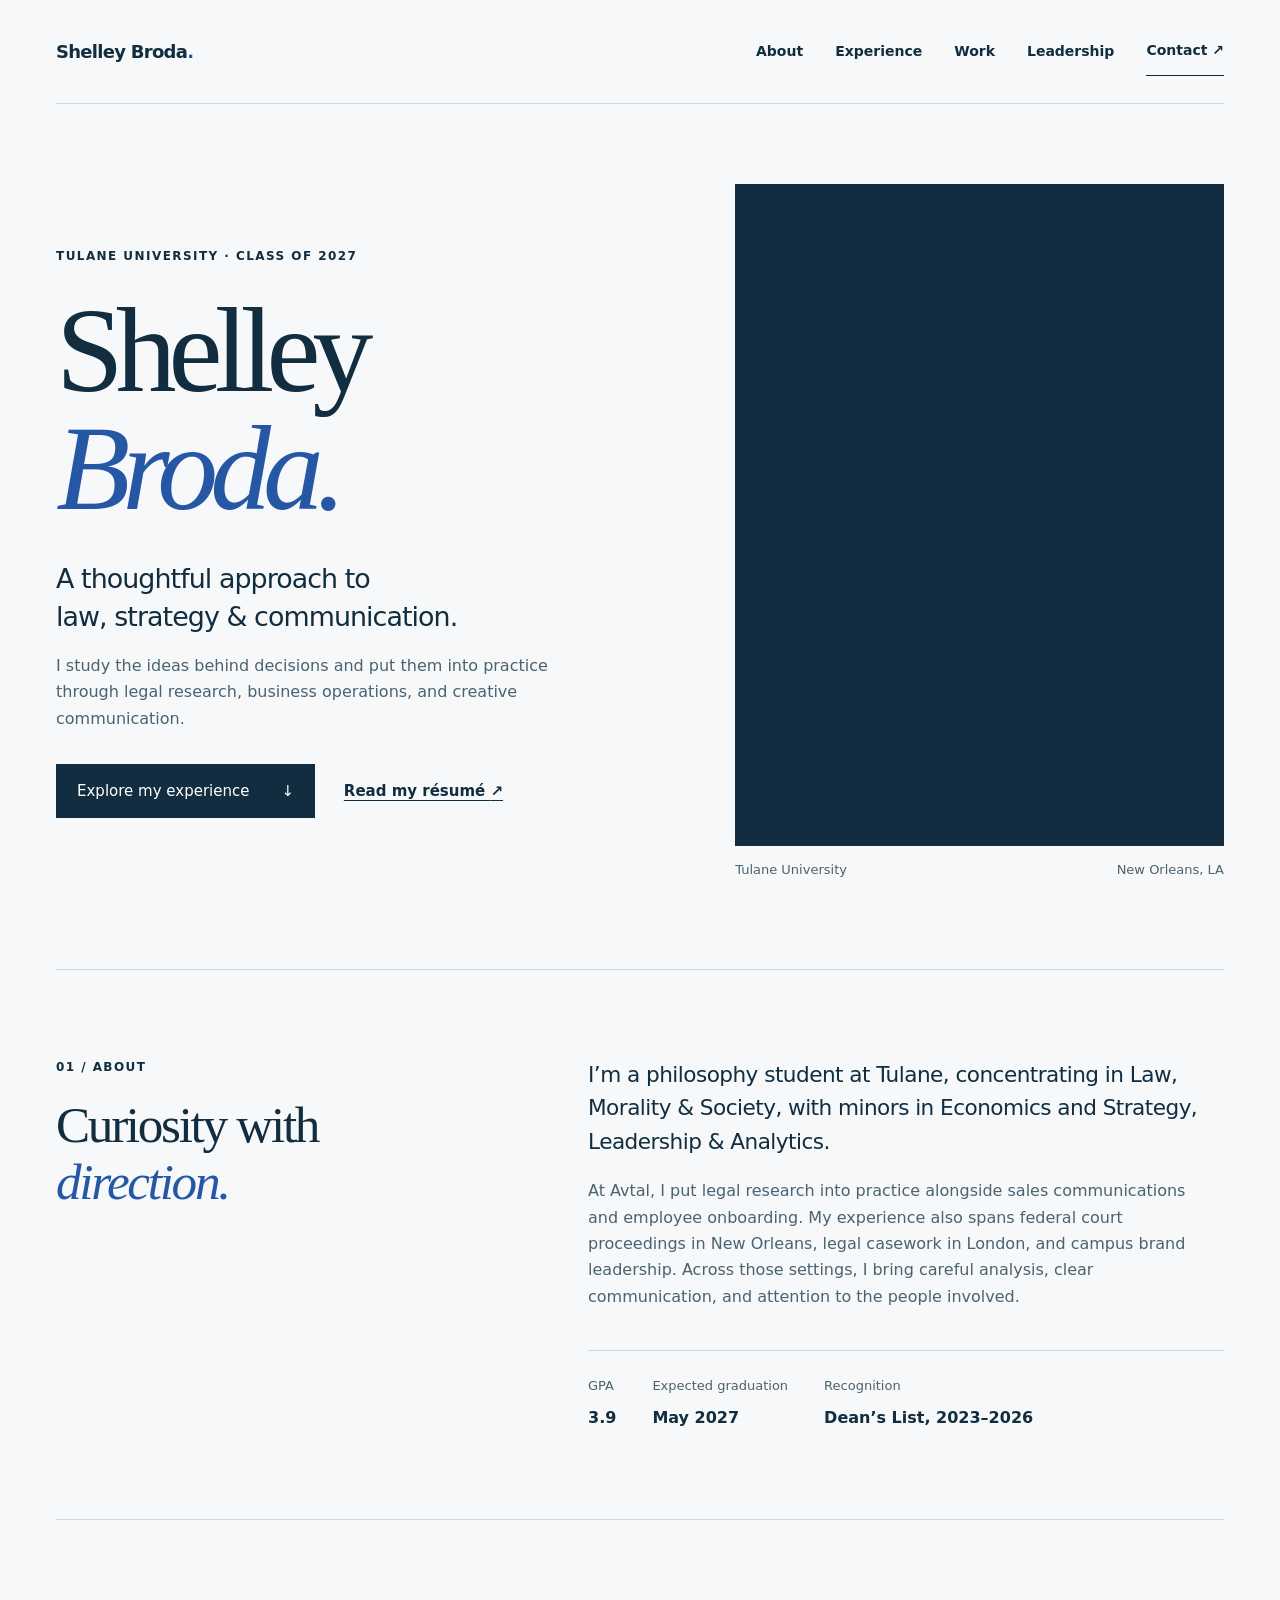
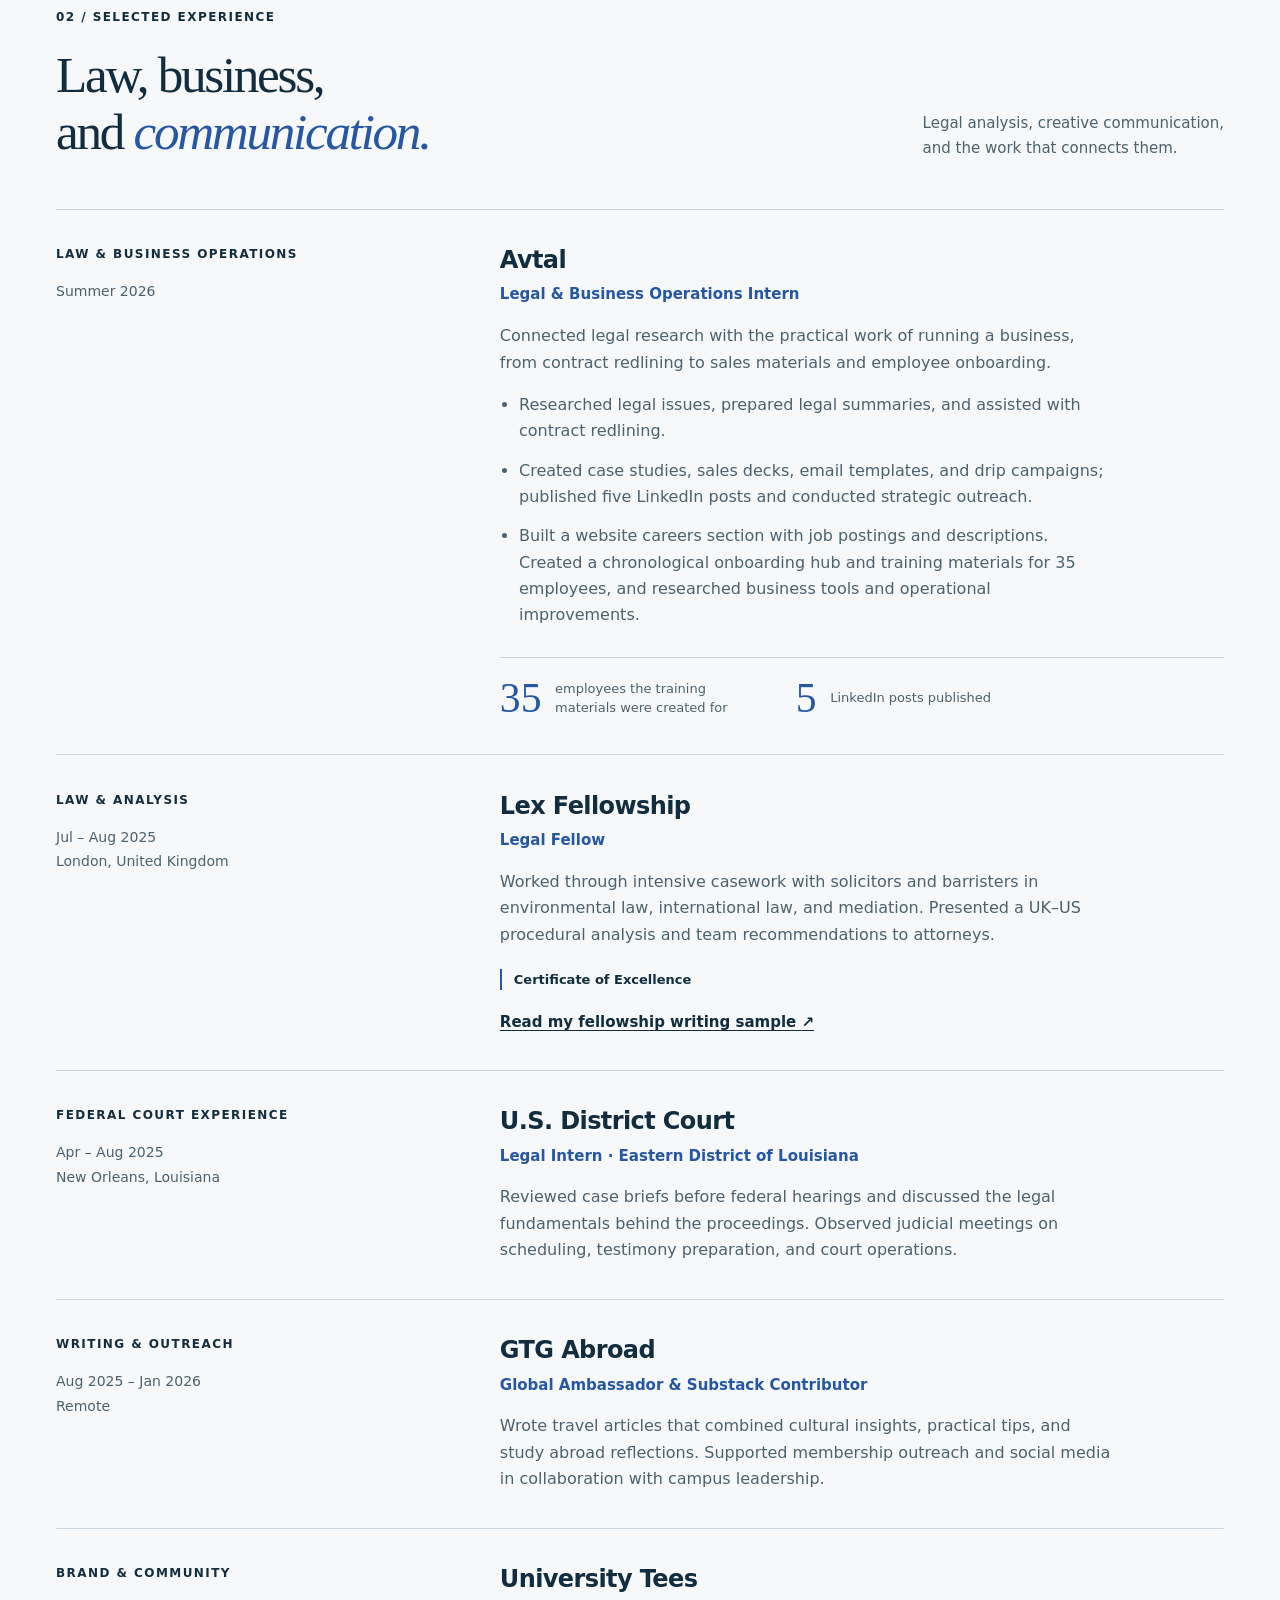
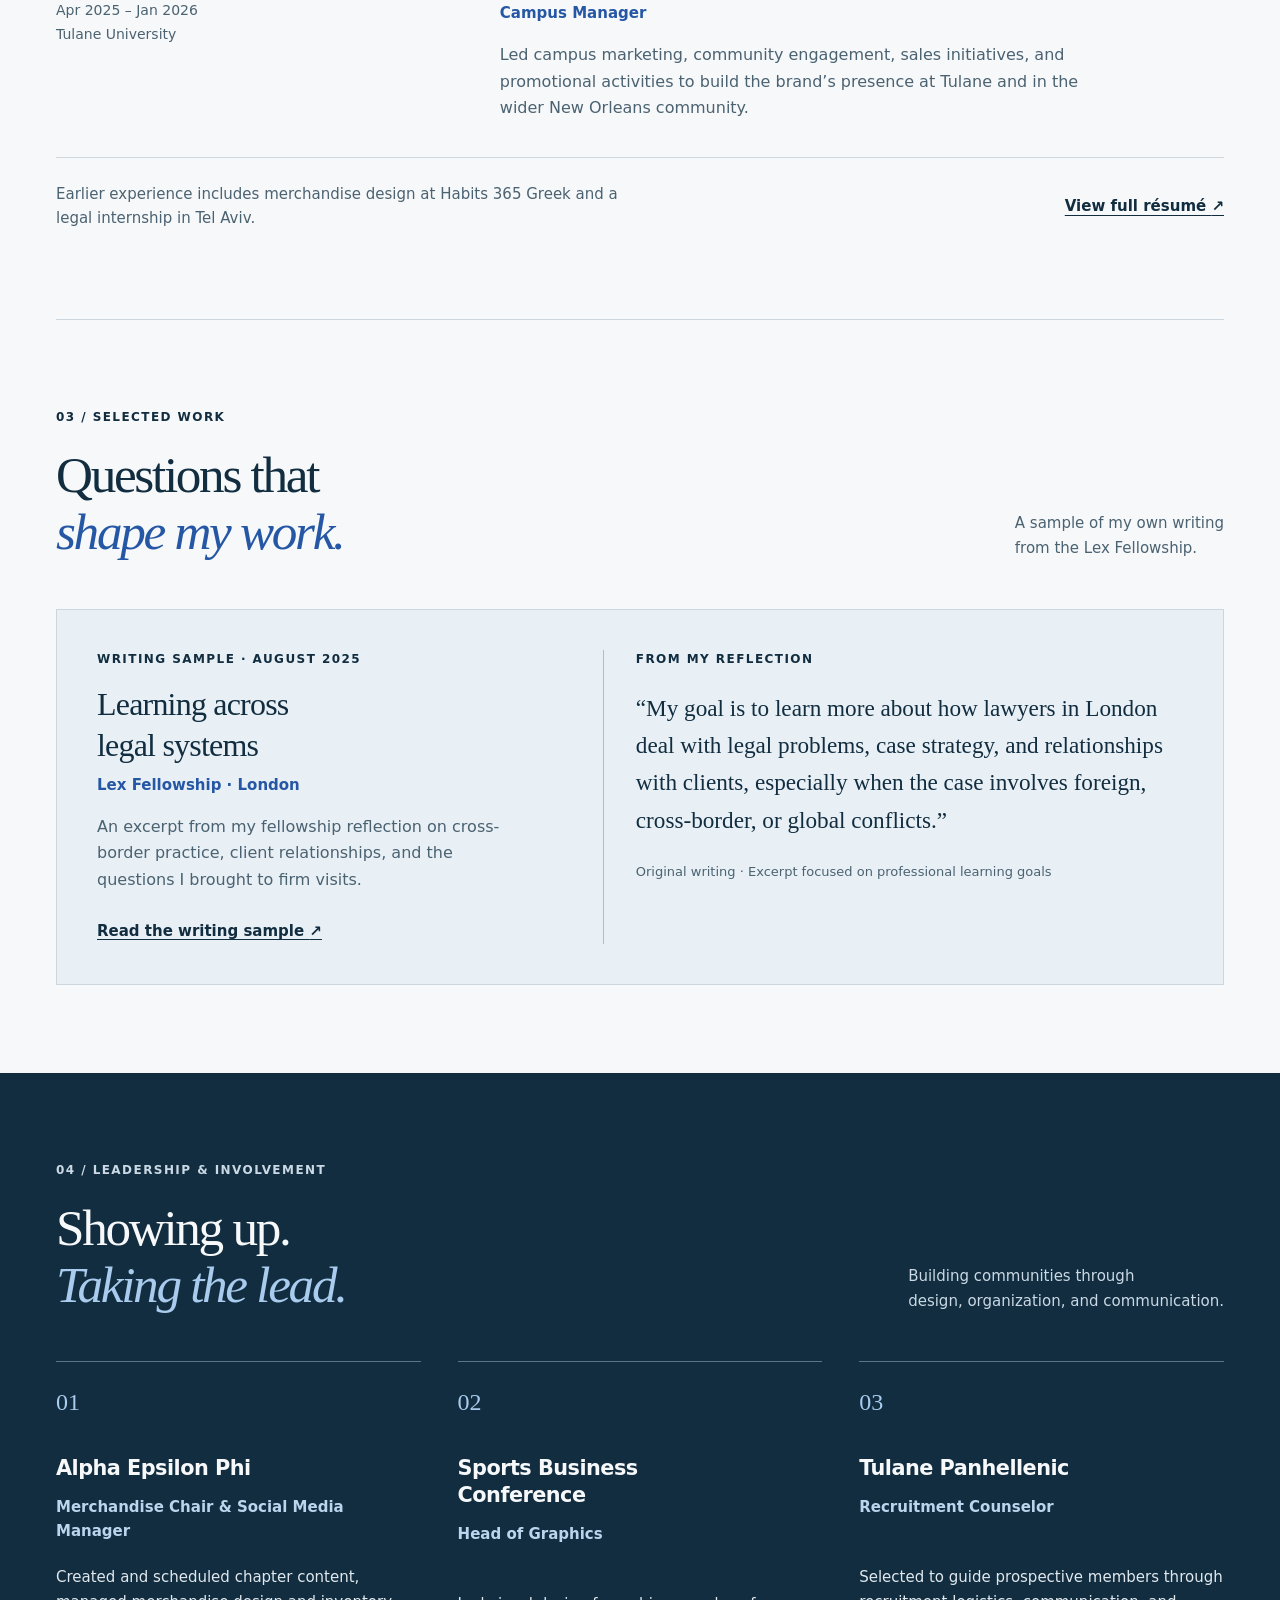
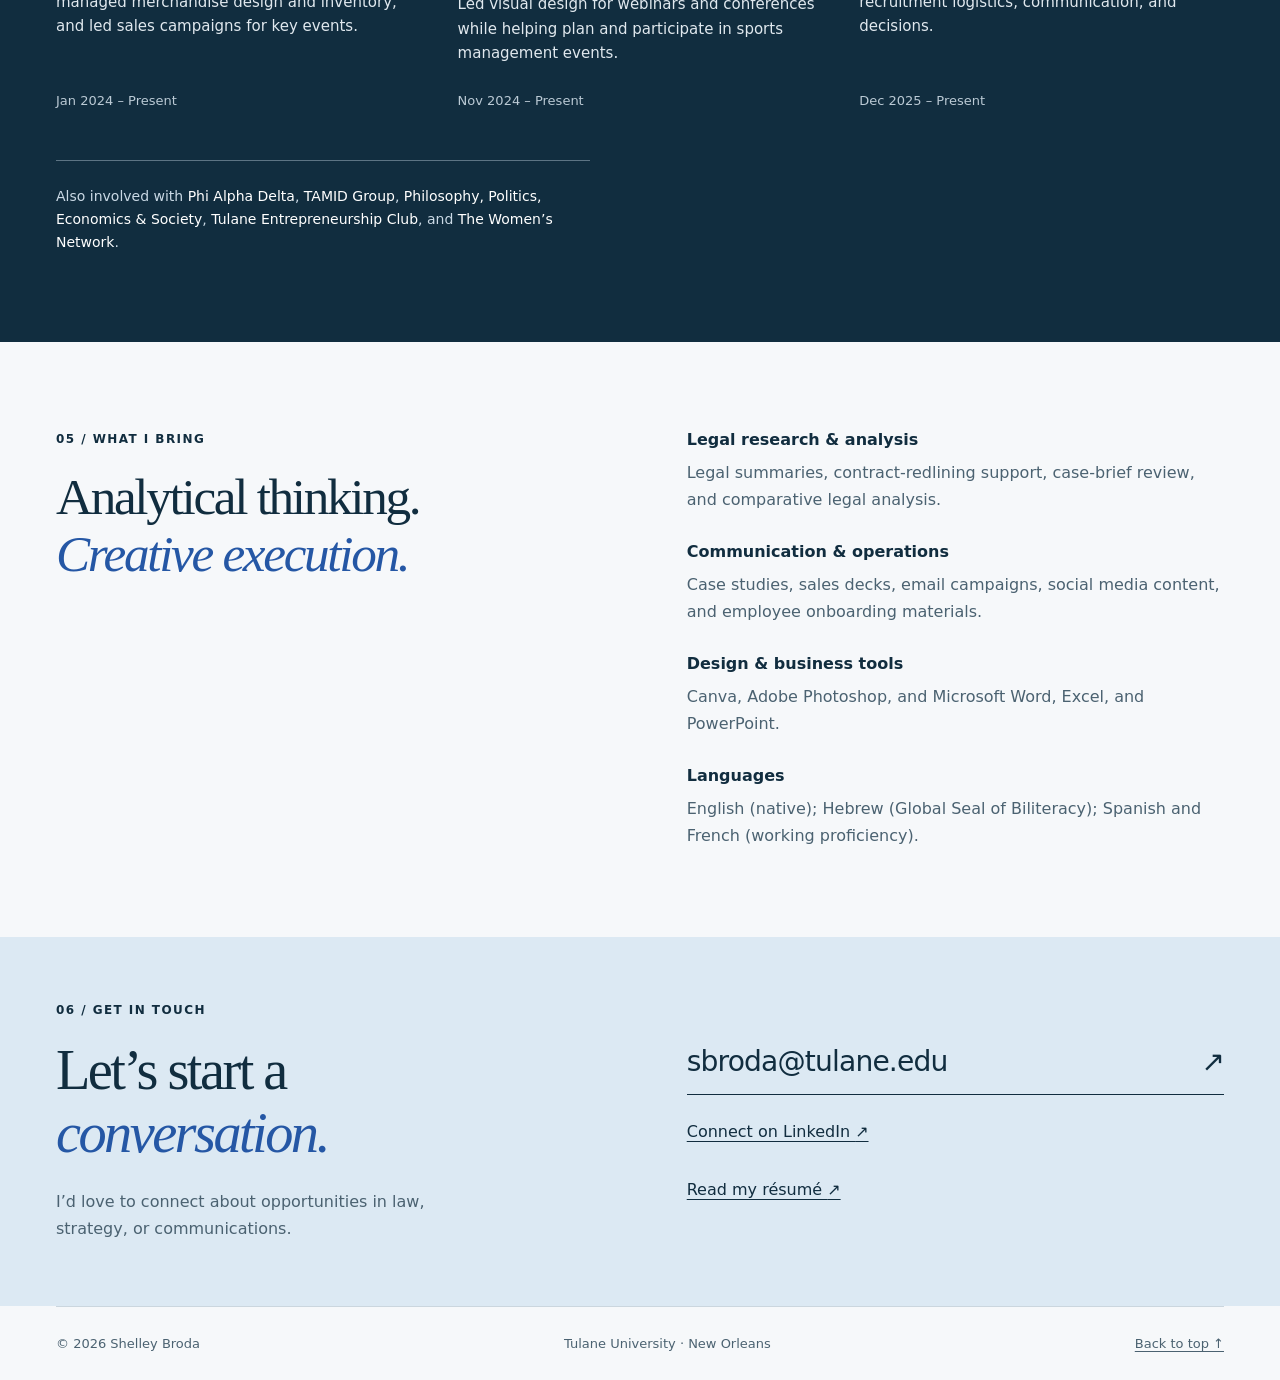
==== commit c07e1937: "Optimize portrait, improve reading width, and add Lex writing sample" ====
--- a/index.html
+++ b/index.html
@@ -19,6 +19,7 @@
     <nav aria-label="Main navigation">
       <a href="#about">About</a>
       <a href="#experience">Experience</a>
+      <a href="#work">Work</a>
       <a href="#leadership">Leadership</a>
       <a href="#contact">Contact <span aria-hidden="true">↗</span></a>
     </nav>
@@ -33,7 +34,10 @@
         <div class="hero-actions"><a class="button" href="#experience">Explore my experience <span aria-hidden="true">↓</span></a><a class="text-link" href="resume.html">Read my résumé <span aria-hidden="true">↗</span></a></div>
       </div>
       <figure class="hero-portrait">
-        <img class="portrait" src="assets/shelley-broda.png" width="763" height="1033" alt="Portrait of Shelley Broda" fetchpriority="high">
+        <picture>
+          <source type="image/webp" srcset="assets/shelley-broda-480.webp 480w, assets/shelley-broda-800.webp 800w" sizes="(max-width: 650px) min(calc(100vw - 40px), 432px), (max-width: 900px) 43vw, (max-width: 1352px) 42vw, 520px">
+          <img class="portrait" src="assets/shelley-broda.jpg" width="800" height="1083" alt="Portrait of Shelley Broda" fetchpriority="high" decoding="async">
+        </picture>
         <figcaption class="portrait-caption"><span>Tulane University</span><span>New Orleans, LA</span></figcaption>
       </figure>
     </section>
@@ -42,16 +46,23 @@
       <div class="about-copy"><p class="large-copy">I’m a philosophy student at Tulane, concentrating in Law, Morality &amp; Society, with minors in Economics and Strategy, Leadership &amp; Analytics.</p><p>At Avtal, I put legal research into practice alongside sales communications and employee onboarding. My experience also spans federal court proceedings in New Orleans, legal casework in London, and campus brand leadership. Across those settings, I bring careful analysis, clear communication, and attention to the people involved.</p><dl class="academic-facts"><div><dt>GPA</dt><dd>3.9</dd></div><div><dt>Expected graduation</dt><dd>May 2027</dd></div><div><dt>Recognition</dt><dd>Dean’s List, 2023–2026</dd></div></dl></div>
     </section>
     <section class="section experience wrap" id="experience" aria-labelledby="experience-title">
-      <div class="section-top"><div><p class="eyebrow">02 / Selected experience</p><h2 id="experience-title">Law, business,<br>and <em>communication.</em></h2></div><p class="section-note">Legal analysis, creative communication,<br>and the work that connects them.</p></div>
+      <div class="section-top"><div><p class="eyebrow">02 / Selected experience</p><h2 id="experience-title">Law, business,<br>and <em>communication.</em></h2></div><p class="section-note">Legal analysis, creative communication,<br> and the work that connects them.</p></div>
       <article class="experience-row avtal"><div class="experience-meta"><p class="eyebrow">Law &amp; business operations</p><p>Summer 2026</p></div><div><h3>Avtal</h3><p class="role">Legal &amp; Business Operations Intern</p><p>Connected legal research with the practical work of running a business, from contract redlining to sales materials and employee onboarding.</p><ul class="work-highlights"><li>Researched legal issues, prepared legal summaries, and assisted with contract redlining.</li><li>Created case studies, sales decks, email templates, and drip campaigns; published five LinkedIn posts and conducted strategic outreach.</li><li>Built a website careers section with job postings and descriptions. Created a chronological onboarding hub and training materials for 35 employees, and researched business tools and operational improvements.</li></ul><div class="avtal-facts"><div><strong>35</strong><span>employees the training materials were created for</span></div><div><strong>5</strong><span>LinkedIn posts published</span></div></div></div></article>
-      <article class="experience-row"><div class="experience-meta"><p class="eyebrow">Law &amp; analysis</p><p>Jul – Aug 2025<br>London, United Kingdom</p></div><div><h3>Lex Fellowship</h3><p class="role">Legal Fellow</p><p>Worked through intensive casework with solicitors and barristers in environmental law, international law, and mediation. Presented a UK–US procedural analysis and team recommendations to attorneys.</p><span class="recognition">Certificate of Excellence</span></div></article>
+      <article class="experience-row"><div class="experience-meta"><p class="eyebrow">Law &amp; analysis</p><p>Jul – Aug 2025<br>London, United Kingdom</p></div><div><h3>Lex Fellowship</h3><p class="role">Legal Fellow</p><p>Worked through intensive casework with solicitors and barristers in environmental law, international law, and mediation. Presented a UK–US procedural analysis and team recommendations to attorneys.</p><span class="recognition">Certificate of Excellence</span><p class="sample-link"><a class="text-link" href="lex-reflection.html">Read my fellowship writing sample <span aria-hidden="true">↗</span></a></p></div></article>
       <article class="experience-row"><div class="experience-meta"><p class="eyebrow">Federal court experience</p><p>Apr – Aug 2025<br>New Orleans, Louisiana</p></div><div><h3>U.S. District Court</h3><p class="role">Legal Intern · Eastern District of Louisiana</p><p>Reviewed case briefs before federal hearings and discussed the legal fundamentals behind the proceedings. Observed judicial meetings on scheduling, testimony preparation, and court operations.</p></div></article>
       <article class="experience-row"><div class="experience-meta"><p class="eyebrow">Writing &amp; outreach</p><p>Aug 2025 – Jan 2026<br>Remote</p></div><div><h3>GTG Abroad</h3><p class="role">Global Ambassador &amp; Substack Contributor</p><p>Wrote travel articles that combined cultural insights, practical tips, and study abroad reflections. Supported membership outreach and social media in collaboration with campus leadership.</p></div></article>
       <article class="experience-row"><div class="experience-meta"><p class="eyebrow">Brand &amp; community</p><p>Apr 2025 – Jan 2026<br>Tulane University</p></div><div><h3>University Tees</h3><p class="role">Campus Manager</p><p>Led campus marketing, community engagement, sales initiatives, and promotional activities to build the brand’s presence at Tulane and in the wider New Orleans community.</p></div></article>
       <div class="experience-bottom"><p>Earlier experience includes merchandise design at Habits 365 Greek and a legal internship in Tel Aviv.</p><a class="text-link" href="resume.html">View full résumé <span aria-hidden="true">↗</span></a></div>
     </section>
+    <section class="section work wrap" id="work" aria-labelledby="work-title">
+      <div class="section-top"><div><p class="eyebrow">03 / Selected work</p><h2 id="work-title">Questions that<br><em>shape my work.</em></h2></div><p class="section-note">A sample of my own writing<br> from the Lex Fellowship.</p></div>
+      <article class="work-sample">
+        <div class="work-sample-meta"><p class="eyebrow">Writing sample · August 2025</p><h3>Learning across<br>legal systems</h3><p class="role">Lex Fellowship · London</p><p>An excerpt from my fellowship reflection on cross-border practice, client relationships, and the questions I brought to firm visits.</p><a class="text-link" href="lex-reflection.html">Read the writing sample <span aria-hidden="true">↗</span></a></div>
+        <div class="work-sample-excerpt"><p class="eyebrow">From my reflection</p><blockquote><p>“My goal is to learn more about how lawyers in London deal with legal problems, case strategy, and relationships with clients, especially when the case involves foreign, cross-border, or global conflicts.”</p></blockquote><p class="sample-caption">Original writing · Excerpt focused on professional learning goals</p></div>
+      </article>
+    </section>
     <section class="leadership-band" id="leadership" aria-labelledby="leadership-title"><div class="wrap section">
-      <div class="section-top"><div><p class="eyebrow">03 / Leadership &amp; involvement</p><h2 id="leadership-title">Showing up.<br><em>Taking the lead.</em></h2></div><p class="section-note">Building communities through<br>design, organization, and communication.</p></div>
+      <div class="section-top"><div><p class="eyebrow">04 / Leadership &amp; involvement</p><h2 id="leadership-title">Showing up.<br><em>Taking the lead.</em></h2></div><p class="section-note">Building communities through<br> design, organization, and communication.</p></div>
       <div class="leadership-grid">
         <article><p class="card-index">01</p><h3>Alpha Epsilon Phi</h3><p class="role">Merchandise Chair &amp; Social Media Manager</p><p>Created and scheduled chapter content, managed merchandise design and inventory, and led sales campaigns for key events.</p><p class="date">Jan 2024 – Present</p></article>
         <article><p class="card-index">02</p><h3>Sports Business Conference</h3><p class="role">Head of Graphics</p><p>Led visual design for webinars and conferences while helping plan and participate in sports management events.</p><p class="date">Nov 2024 – Present</p></article>
@@ -59,8 +70,8 @@
       </div>
       <p class="community-note">Also involved with <strong>Phi Alpha Delta</strong>, <strong>TAMID Group</strong>, <strong>Philosophy, Politics, Economics &amp; Society</strong>, <strong>Tulane Entrepreneurship Club</strong>, and <strong>The Women’s Network</strong>.</p>
     </div></section>
-    <section class="section capabilities wrap" aria-labelledby="skills-title"><div class="section-heading"><p class="eyebrow">04 / What I bring</p><h2 id="skills-title">Analytical thinking.<br><em>Creative execution.</em></h2></div><div class="skill-groups"><div><h3>Legal research &amp; analysis</h3><p>Legal summaries, contract-redlining support, case-brief review, and comparative legal analysis.</p></div><div><h3>Communication &amp; operations</h3><p>Case studies, sales decks, email campaigns, social media content, and employee onboarding materials.</p></div><div><h3>Design &amp; business tools</h3><p>Canva, Adobe Photoshop, and Microsoft Word, Excel, and PowerPoint.</p></div><div><h3>Languages</h3><p>English (native); Hebrew (Global Seal of Biliteracy); Spanish and French (working proficiency).</p></div></div></section>
-    <section class="contact-band" id="contact" aria-labelledby="contact-title"><div class="wrap contact-inner"><div><p class="eyebrow">05 / Get in touch</p><h2 id="contact-title">Let’s start a<br><em>conversation.</em></h2><p>I’d love to connect about opportunities in law, strategy, or communications.</p></div><div class="contact-links"><a class="email-link" href="mailto:sbroda@tulane.edu">sbroda@tulane.edu <span aria-hidden="true">↗</span></a><a href="https://www.linkedin.com/in/shelleybroda/">Connect on LinkedIn <span aria-hidden="true">↗</span></a><a href="resume.html">Read my résumé <span aria-hidden="true">↗</span></a></div></div></section>
+    <section class="section capabilities wrap" aria-labelledby="skills-title"><div class="section-heading"><p class="eyebrow">05 / What I bring</p><h2 id="skills-title">Analytical thinking.<br><em>Creative execution.</em></h2></div><div class="skill-groups"><div><h3>Legal research &amp; analysis</h3><p>Legal summaries, contract-redlining support, case-brief review, and comparative legal analysis.</p></div><div><h3>Communication &amp; operations</h3><p>Case studies, sales decks, email campaigns, social media content, and employee onboarding materials.</p></div><div><h3>Design &amp; business tools</h3><p>Canva, Adobe Photoshop, and Microsoft Word, Excel, and PowerPoint.</p></div><div><h3>Languages</h3><p>English (native); Hebrew (Global Seal of Biliteracy); Spanish and French (working proficiency).</p></div></div></section>
+    <section class="contact-band" id="contact" aria-labelledby="contact-title"><div class="wrap contact-inner"><div><p class="eyebrow">06 / Get in touch</p><h2 id="contact-title">Let’s start a<br><em>conversation.</em></h2><p>I’d love to connect about opportunities in law, strategy, or communications.</p></div><div class="contact-links"><a class="email-link" href="mailto:sbroda@tulane.edu">sbroda@tulane.edu <span aria-hidden="true">↗</span></a><a href="https://www.linkedin.com/in/shelleybroda/">Connect on LinkedIn <span aria-hidden="true">↗</span></a><a href="resume.html">Read my résumé <span aria-hidden="true">↗</span></a></div></div></section>
   </main>
   <footer class="wrap site-footer"><p>© 2026 Shelley Broda</p><p>Tulane University · New Orleans</p><a href="#top">Back to top ↑</a></footer>
 </body>
--- a/styles.css
+++ b/styles.css
@@ -1,5 +1,5 @@
 /* A static, accessible portfolio. No framework or JavaScript is required. */
-:root{color-scheme:light;--paper:#f6f8fa;--ink:#112d3f;--muted:#4b6271;--accent:#2557a5;--line:#cbd6de;--blue:#dce9f3;--serif:Georgia,'Times New Roman',serif;--sans:Inter,-apple-system,BlinkMacSystemFont,'Segoe UI',sans-serif}
+:root{color-scheme:light;--paper:#f6f8fa;--ink:#112d3f;--muted:#4b6271;--accent:#2557a5;--line:#cbd6de;--blue:#dce9f3;--serif:Georgia,'Times New Roman',serif;--sans:system-ui,-apple-system,BlinkMacSystemFont,'Segoe UI',sans-serif;--reading-measure:60ch}
 *{box-sizing:border-box}
 html{scroll-behavior:smooth;scroll-padding-top:2rem}
 body{margin:0;background:var(--paper);color:var(--ink);font-family:var(--sans);font-size:1rem;line-height:1.65;-webkit-font-smoothing:antialiased}
@@ -8,6 +8,7 @@
 a:hover{color:var(--accent)}
 a:focus-visible,button:focus-visible{outline:3px solid var(--accent);outline-offset:6px;border-radius:2px}
 p,h1,h2,h3,figure{margin:0}
+p{max-inline-size:var(--reading-measure)}
 p+p{margin-top:1.25rem}
 img{display:block;max-width:100%;height:auto}
 .wrap{width:min(100% - 7rem,1240px);margin-inline:auto}
@@ -53,10 +54,10 @@
 .experience-meta>p+p{font-size:.875rem;color:var(--muted);margin-top:1rem;line-height:1.75}
 h3{font-size:1.5rem;line-height:1.3;letter-spacing:-.025em;font-weight:600}
 .role{font-size:.9375rem;font-weight:550;margin-top:.4rem;color:var(--accent)}
-.experience-row .role+p{color:var(--muted);max-width:45rem;margin-top:1rem}
+.experience-row .role+p{color:var(--muted);max-width:var(--reading-measure);margin-top:1rem}
 .recognition{display:inline-block;font-size:.8125rem;font-weight:600;border-left:2px solid var(--accent);padding-left:.75rem;margin-top:1.3rem}
 .experience-bottom{display:flex;gap:2rem;align-items:center;justify-content:space-between;border-top:1px solid var(--line);padding-top:1.5rem}
-.experience-bottom p{color:var(--muted);font-size:.9375rem;max-width:42rem}
+.experience-bottom p{color:var(--muted);font-size:.9375rem;max-width:var(--reading-measure)}
 .experience-bottom a{flex-shrink:0}
 .leadership-band{background:var(--ink);color:#f6f8fa}
 .leadership-band .section{border:0}
@@ -69,7 +70,7 @@
 .leadership-grid .role{color:#bbd5ef;min-height:3.4rem;margin-top:.8rem}
 .leadership-grid .role+p{color:#e0e8ee;font-size:.9375rem;margin-top:1rem}
 .leadership-grid .date{font-size:.8125rem;color:#bbcad5;margin-top:auto;padding-top:1.5rem}
-.community-note{border-top:1px solid #5d7484;margin-top:3rem;padding-top:1.5rem;color:#cad9e5;font-size:.875rem;max-width:100%}
+.community-note{border-top:1px solid #5d7484;margin-top:3rem;padding-top:1.5rem;color:#cad9e5;font-size:.875rem;max-width:var(--reading-measure)}
 .community-note strong{font-weight:500;color:#fff}
 .capabilities{display:grid;grid-template-columns:1fr 1fr;gap:8%;border-top:0}
 .skill-groups{display:grid;gap:1.8rem}
@@ -84,7 +85,7 @@
 .email-link{display:flex;justify-content:space-between;gap:1rem;width:100%;font-size:clamp(1.1rem,2.2vw,1.8rem);letter-spacing:-.03em;text-decoration:none;border-bottom:1px solid var(--ink);overflow-wrap:anywhere}
 .portrait{width:100%;aspect-ratio:4/5;object-fit:cover;object-position:center 30%}
 .portrait-caption{display:flex;justify-content:space-between;gap:1rem;padding-top:.85rem;font-size:.8125rem;color:var(--muted)}
-.resume{max-width:850px;padding-block:3rem}
+.resume{max-width:72ch;padding-block:3rem}
 .resume h1{font-family:var(--serif);font-size:3.5rem;line-height:1.1;font-weight:400;letter-spacing:-.04em}
 .resume h2{font-family:var(--sans);font-size:.875rem;letter-spacing:.1em;text-transform:uppercase;font-weight:700;border-bottom:1px solid var(--line);padding-bottom:.65rem;margin:2.5rem 0 1.2rem}
 .resume h3{font-size:1.05rem}
@@ -104,7 +105,28 @@
 @media print{body{background:white;font-size:11pt}.wrap{width:100%}nav,.skip-link,.hero-actions{display:none}.site-header{min-height:0;padding-bottom:1rem}.hero{padding-block:2rem;gap:2rem}.hero h1{font-size:4rem}.perspective{min-height:0;padding:1rem}.section{padding-block:2rem}h2{font-size:2rem}a{color:inherit}.site-footer{margin-top:2rem}}
 
 .hero-portrait{align-self:center}.hero-portrait .portrait{aspect-ratio:763/1033;object-fit:contain;background:var(--ink)}
-.work-highlights{padding-left:1.2rem;color:var(--muted);margin:1rem 0}.work-highlights li+li{margin-top:.8rem}
+.work-highlights{max-width:var(--reading-measure);padding-left:1.2rem;color:var(--muted);margin:1rem 0}.work-highlights li+li{margin-top:.8rem}
 .avtal-facts{display:flex;gap:2.5rem;margin-top:1.75rem;padding-top:1.25rem;border-top:1px solid var(--line)}.avtal-facts>div{display:flex;align-items:center;gap:.85rem;flex:1;max-width:16rem}.avtal-facts strong{font-family:var(--serif);font-size:2.6rem;font-weight:400;line-height:1;color:var(--accent)}.avtal-facts span{font-size:.8125rem;line-height:1.45;color:var(--muted)}
 @media(max-width:650px){.hero-portrait{max-width:27rem;width:100%;margin-inline:auto}.avtal-facts{gap:1.5rem}.avtal-facts>div{align-items:flex-start;flex-direction:column;gap:.5rem}}
 @media print{.resume-intro{display:none}.resume{max-width:none;padding-top:1rem}.resume h2{break-after:avoid}.resume-item h3{break-after:avoid}.hero-portrait{max-width:200px}.skip-link{display:none}.leadership-band,.contact-band{background:white;color:var(--ink)}.leadership-band p,.leadership-band .role,.leadership-band .date,.leadership-band h2 em{color:var(--ink)}}
+
+/* Keep reading measures short while preserving the wider section grid. */
+.sample-link{margin-top:1rem}
+.work-sample{display:grid;grid-template-columns:1fr 1.35fr;gap:7%;padding:2.5rem;background:#e8f0f6;border:1px solid var(--line)}
+.work-sample h3{margin-top:1rem;font-family:var(--serif);font-size:2rem;font-weight:400}
+.work-sample-meta>.role+p{margin-block:1rem 1.5rem;color:var(--muted)}
+.work-sample-excerpt{padding-left:2rem;border-left:1px solid #acbecd}
+.work-sample blockquote{margin:1.4rem 0;font-family:var(--serif);font-size:1.45rem;line-height:1.6}
+.sample-caption{font-size:.8125rem;color:var(--muted)}
+.writing-sample{max-width:760px;padding-block:4rem}
+.sample-header h1{font-family:var(--serif);font-weight:400;font-size:clamp(2.9rem,5.5vw,4.6rem);line-height:1.05;letter-spacing:-.045em;margin-block:1.4rem}
+.sample-header h1 em{color:var(--accent)}
+.sample-byline{color:var(--muted);font-size:.875rem}
+.sample-header .large-copy{margin-top:1.75rem}
+.sample-reading{max-width:var(--reading-measure);margin-top:2.5rem;border-top:1px solid var(--line);padding-top:1.5rem}
+.excerpt-label{color:var(--muted);font-size:.8125rem;text-transform:uppercase;letter-spacing:.08em}
+.sample-reading h2{font-family:var(--sans);font-size:1.125rem;font-weight:600;letter-spacing:-.01em;margin:2rem 0 .8rem;line-height:1.4}
+.sample-reading p{line-height:1.8}
+.sample-note{max-width:var(--reading-measure);margin:2.5rem 0 1.5rem;padding:1.25rem;border-left:2px solid var(--accent);background:var(--blue);font-size:.875rem;color:var(--ink)}
+@media(max-width:650px){.work-sample{grid-template-columns:1fr;gap:2rem;padding:1.5rem}.work-sample-excerpt{padding:1.5rem 0 0;border-left:0;border-top:1px solid #acbecd}.work-sample blockquote{font-size:1.25rem}.writing-sample{padding-block:2.5rem}.sample-header h1{font-size:clamp(2.7rem,9vw,3.8rem)}}
+@media print{.writing-sample{padding-top:1rem;max-width:none}.sample-header h1{font-size:3rem}.work-sample,.sample-note{background:white}.sample-reading section{break-inside:avoid}}
